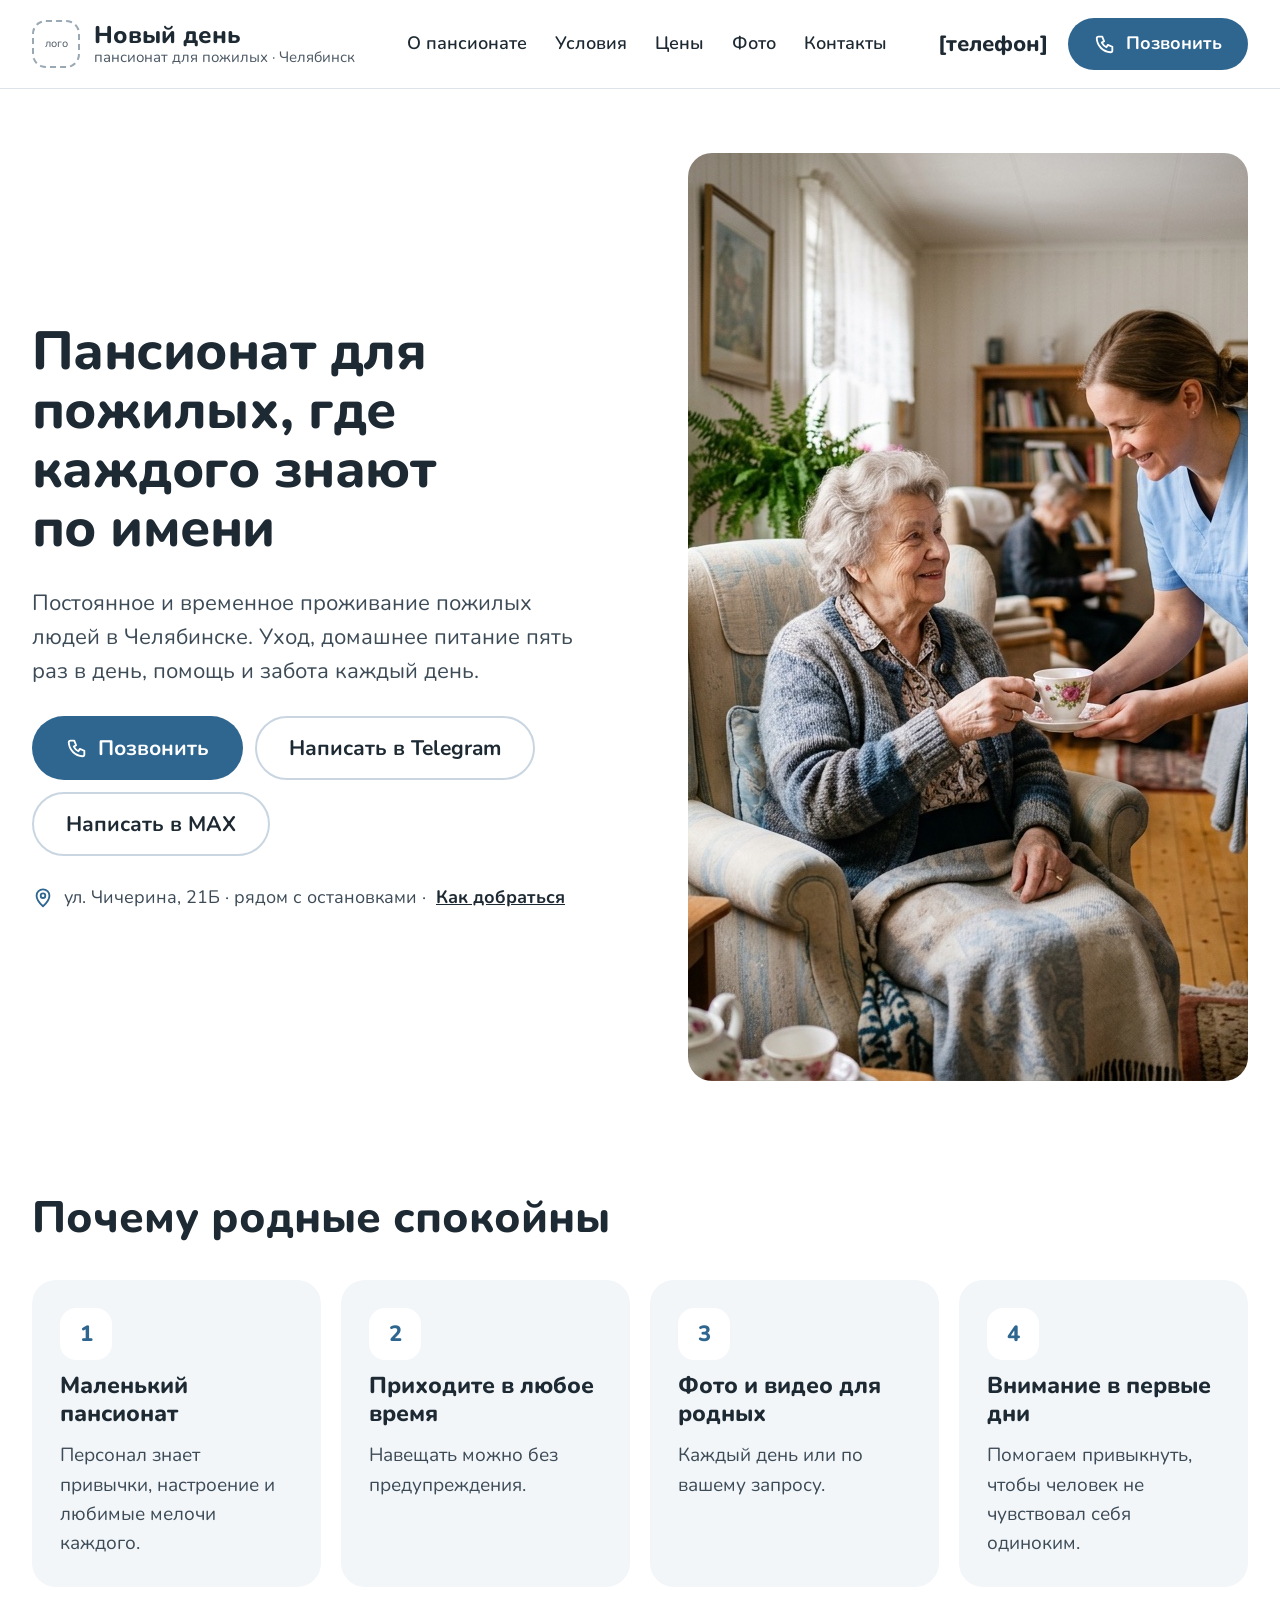
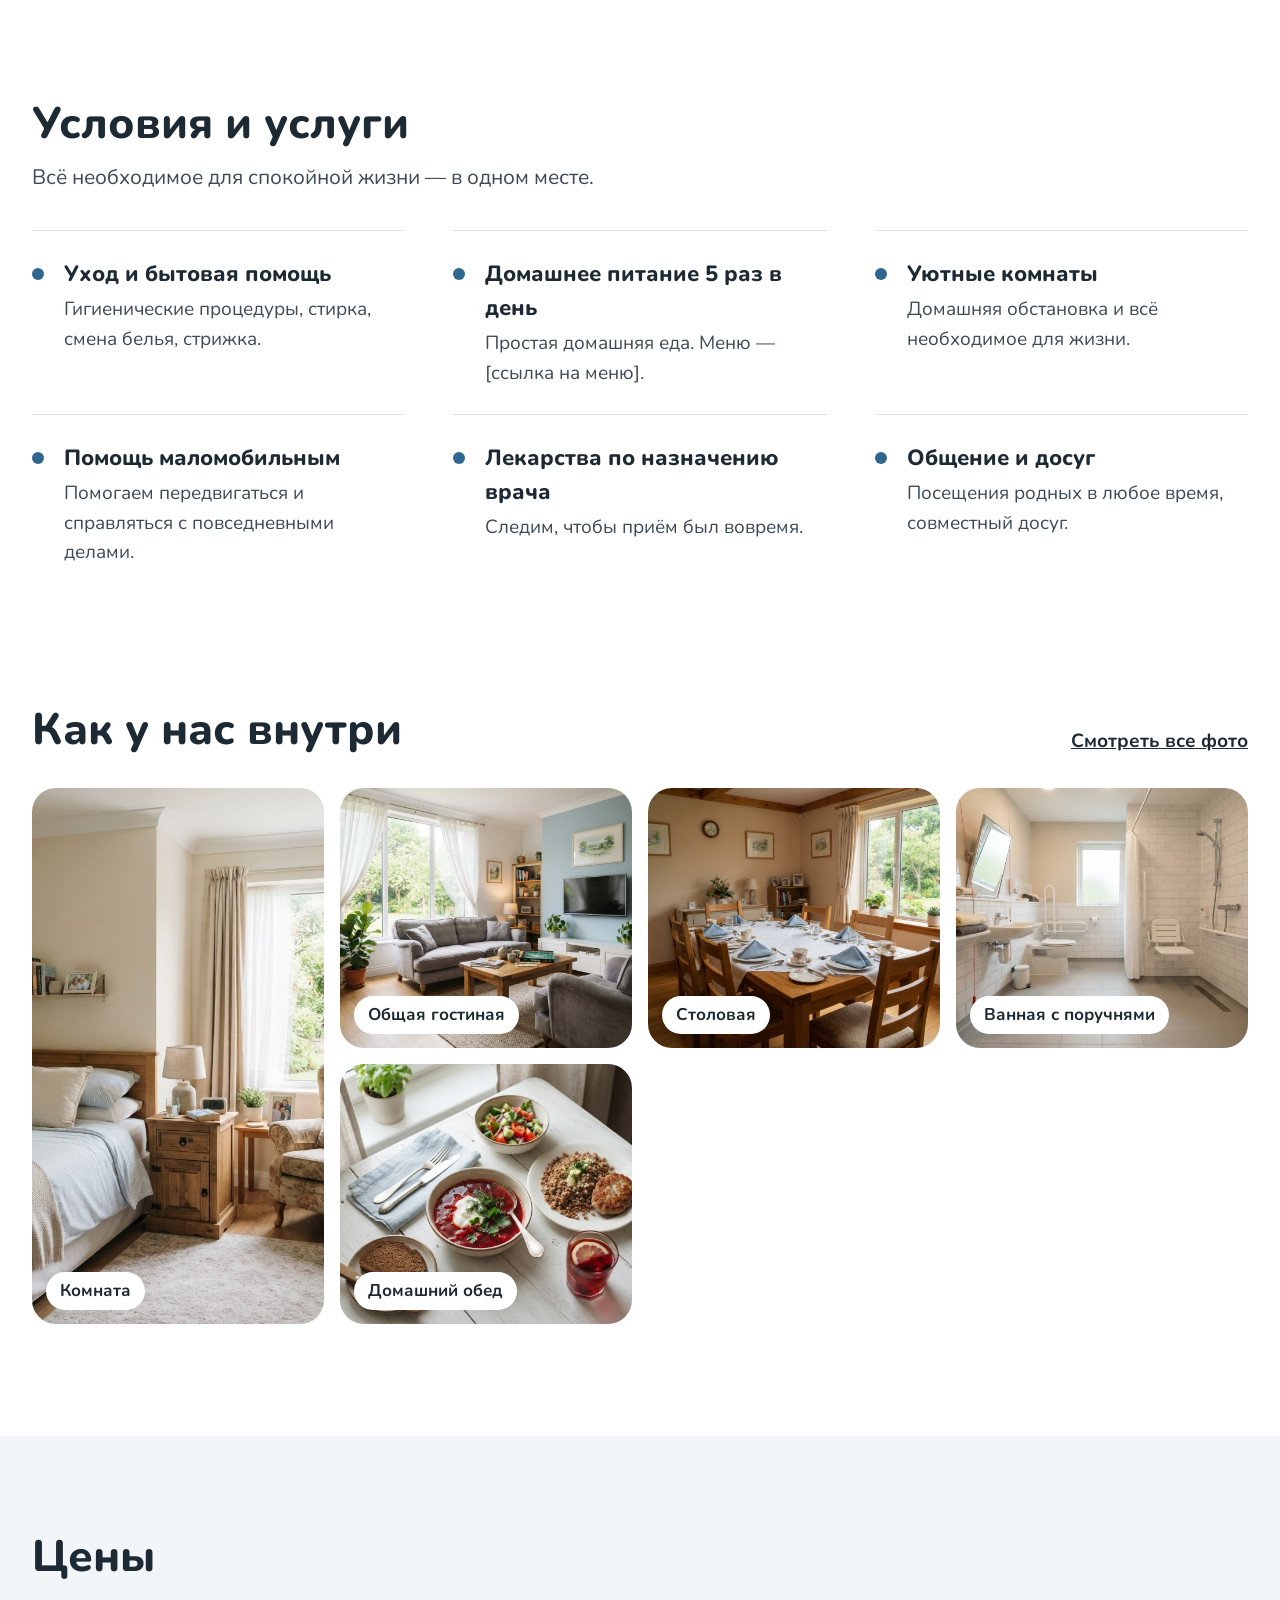
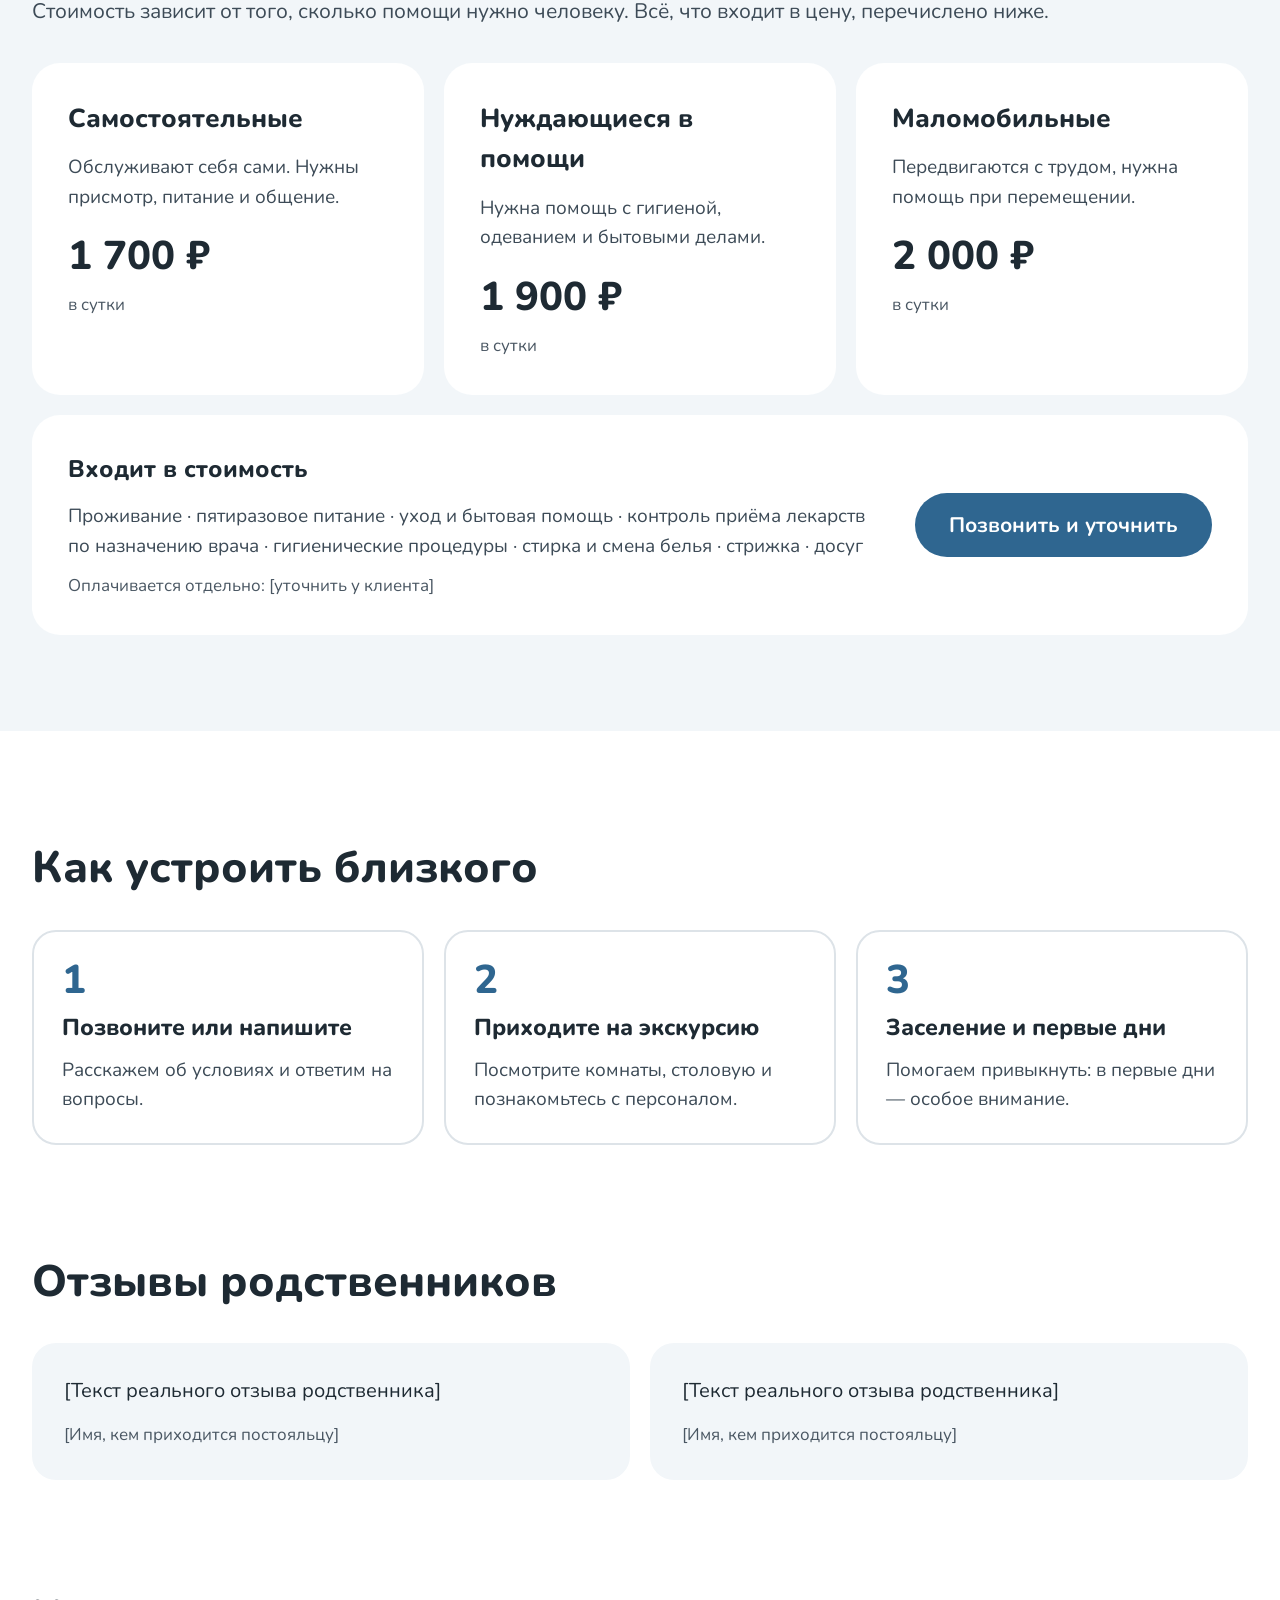
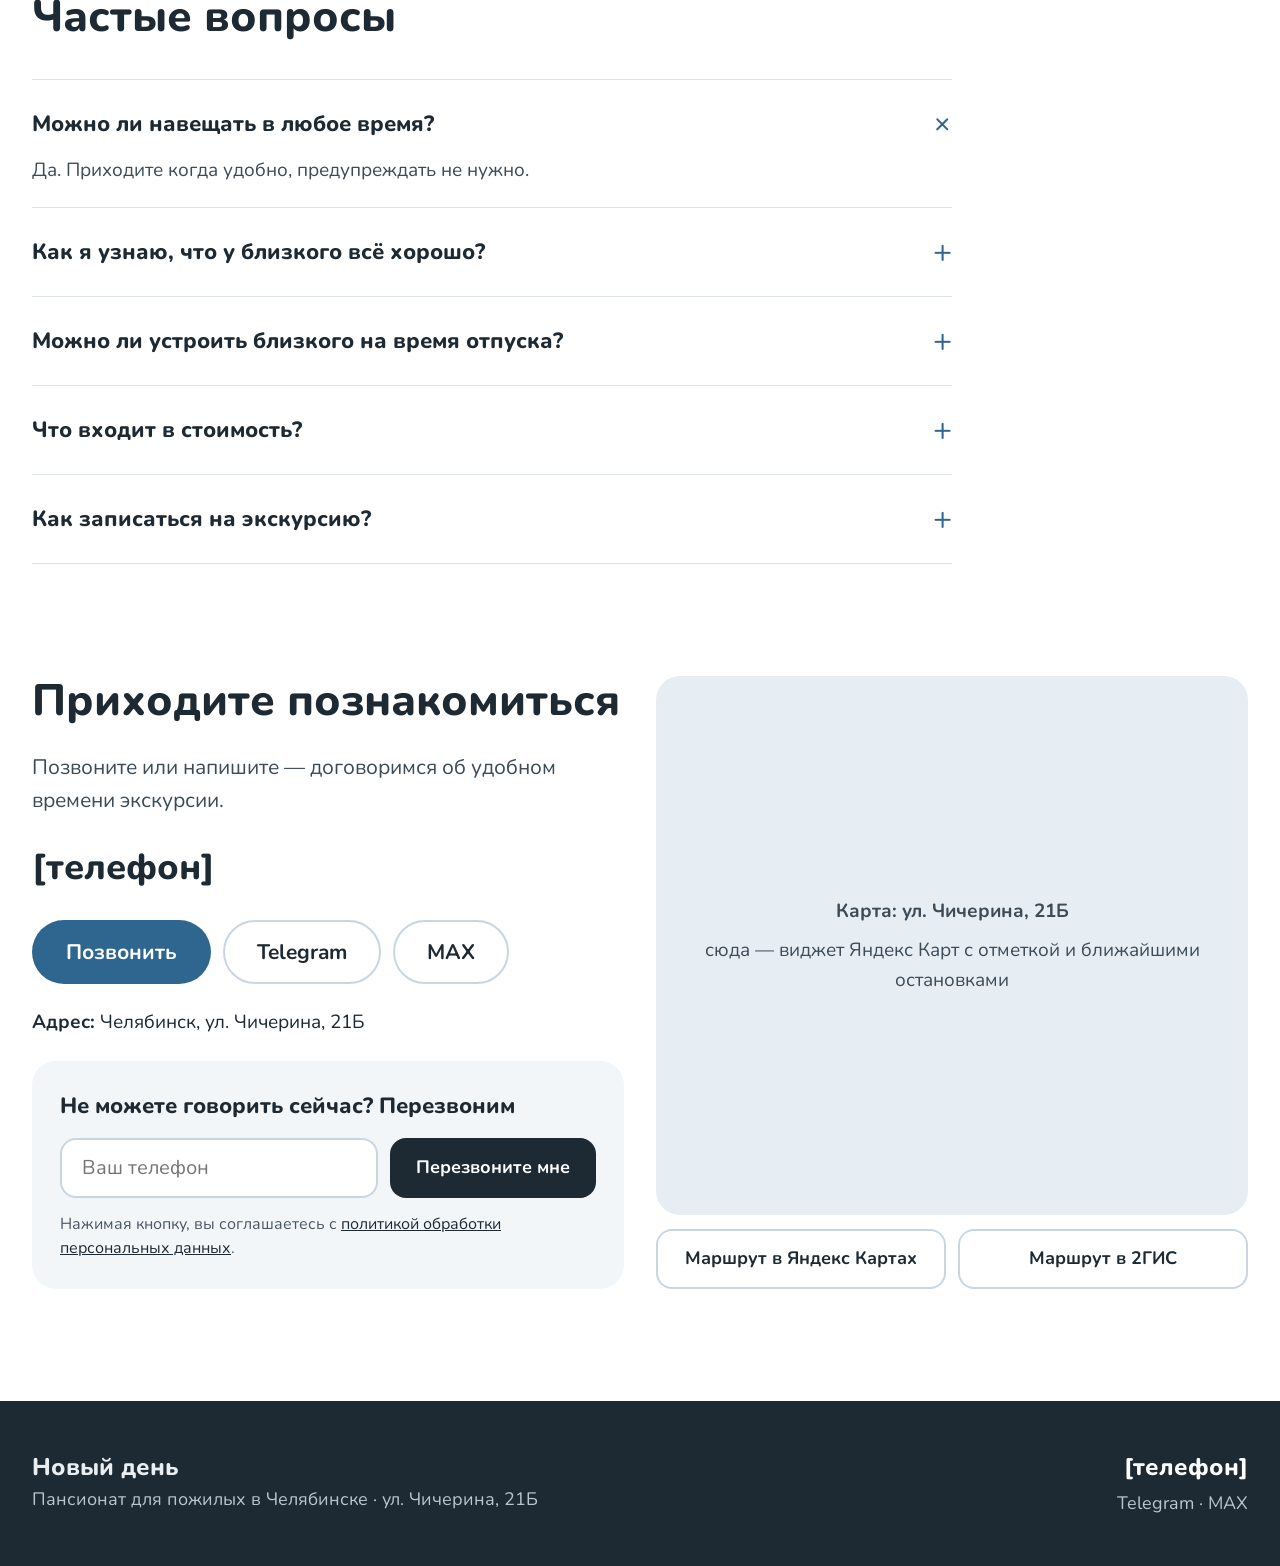
==== concept-1/index.html @ 516c1646 "Сохранить исходные концепции перед исправлениями Исходные HTML, CSS и презентационные изображения вы" ====
<!doctype html>
<html lang="ru">
<head>
<meta charset="utf-8">
<meta name="viewport" content="width=device-width, initial-scale=1">
<title>Пансионат для пожилых «Новый день» — Челябинск</title>
<meta name="description" content="Пансионат для пожилых в Челябинске: постоянное и временное проживание, уход, домашнее питание 5 раз в день.">
<link rel="preconnect" href="https://fonts.googleapis.com">
<link rel="preconnect" href="https://fonts.gstatic.com" crossorigin>
<link rel="stylesheet" href="https://fonts.googleapis.com/css2?family=Nunito:wght@400;600;700;800&display=swap">
<link rel="stylesheet" href="styles.css">
</head>
<body>

<header class="header">
  <div class="container header__row">
    <a class="logo" href="#top">
      <span class="logo__mark" role="img" aria-label="Место для логотипа">лого</span>
      <span>
        <span class="logo__name">Новый день</span>
        <span class="logo__sub">пансионат для пожилых · Челябинск</span>
      </span>
    </a>
    <nav class="nav" aria-label="Основное меню">
      <a href="#about">О пансионате</a>
      <a href="#services">Условия</a>
      <a href="#prices">Цены</a>
      <a href="#photos">Фото</a>
      <a href="#contacts">Контакты</a>
    </nav>
    <div class="header__contacts">
      <a class="phone" href="tel:+70000000000">[телефон]</a>
      <a class="btn btn--primary" href="tel:+70000000000">
        <svg class="icon" aria-hidden="true" viewBox="0 0 24 24" fill="none" stroke="currentColor" stroke-width="2" stroke-linecap="round" stroke-linejoin="round"><path d="M5 4h4l2 5-2.5 1.5a11 11 0 0 0 5 5L15 13l5 2v4a2 2 0 0 1-2 2A16 16 0 0 1 3 6a2 2 0 0 1 2-2"/></svg>
        Позвонить
      </a>
    </div>
  </div>
</header>

<main id="top">

  <section class="container hero">
    <div class="hero__text">
      <h1 class="hero__title">Пансионат для пожилых, где каждого знают по&nbsp;имени</h1>
      <p class="hero__lead">Постоянное и временное проживание пожилых людей в Челябинске. Уход, домашнее питание пять раз в день, помощь и забота каждый день.</p>
      <div class="hero__actions">
        <a class="btn btn--primary btn--lg" href="tel:+70000000000">
          <svg class="icon" aria-hidden="true" viewBox="0 0 24 24" fill="none" stroke="currentColor" stroke-width="2" stroke-linecap="round" stroke-linejoin="round"><path d="M5 4h4l2 5-2.5 1.5a11 11 0 0 0 5 5L15 13l5 2v4a2 2 0 0 1-2 2A16 16 0 0 1 3 6a2 2 0 0 1 2-2"/></svg>
          Позвонить
        </a>
        <a class="btn btn--outline btn--lg" href="#">Написать в Telegram</a>
        <a class="btn btn--outline btn--lg" href="#">Написать в MAX</a>
      </div>
      <p class="hero__address">
        <svg class="icon" aria-hidden="true" viewBox="0 0 24 24" fill="none" stroke="#2F6690" stroke-width="2" stroke-linecap="round" stroke-linejoin="round"><path d="M12 21s-7-6.2-7-11.5A7 7 0 0 1 19 9.5C19 14.8 12 21 12 21z"/><circle cx="12" cy="9.5" r="2.5"/></svg>
        ул. Чичерина, 21Б · рядом с остановками · <a href="#contacts">Как добраться</a>
      </p>
    </div>
    <img class="hero__photo" src="../img/hero.jpg" alt="Сотрудница пансионата подаёт чай пожилой женщине в кресле" width="1152" height="928">
  </section>

  <section id="about" class="container section" aria-labelledby="about-h">
    <h2 id="about-h" class="section-title">Почему родные спокойны</h2>
    <div class="facts">
      <div class="fact"><span class="fact__num" aria-hidden="true">1</span><h3>Маленький пансионат</h3><p>Персонал знает привычки, настроение и любимые мелочи каждого.</p></div>
      <div class="fact"><span class="fact__num" aria-hidden="true">2</span><h3>Приходите в любое время</h3><p>Навещать можно без предупреждения.</p></div>
      <div class="fact"><span class="fact__num" aria-hidden="true">3</span><h3>Фото и видео для родных</h3><p>Каждый день или по вашему запросу.</p></div>
      <div class="fact"><span class="fact__num" aria-hidden="true">4</span><h3>Внимание в первые дни</h3><p>Помогаем привыкнуть, чтобы человек не чувствовал себя одиноким.</p></div>
    </div>
  </section>

  <section id="services" class="container section" aria-labelledby="services-h">
    <h2 id="services-h" class="section-title">Условия и услуги</h2>
    <p class="section-lead">Всё необходимое для спокойной жизни — в одном месте.</p>
    <div class="services">
      <div class="service"><div><h3>Уход и бытовая помощь</h3><p>Гигиенические процедуры, стирка, смена белья, стрижка.</p></div></div>
      <div class="service"><div><h3>Домашнее питание 5 раз в день</h3><p>Простая домашняя еда. Меню — [ссылка на меню].</p></div></div>
      <div class="service"><div><h3>Уютные комнаты</h3><p>Домашняя обстановка и всё необходимое для жизни.</p></div></div>
      <div class="service"><div><h3>Помощь маломобильным</h3><p>Помогаем передвигаться и справляться с повседневными делами.</p></div></div>
      <div class="service"><div><h3>Лекарства по назначению врача</h3><p>Следим, чтобы приём был вовремя.</p></div></div>
      <div class="service"><div><h3>Общение и досуг</h3><p>Посещения родных в любое время, совместный досуг.</p></div></div>
    </div>
  </section>

  <section id="photos" class="container section" aria-labelledby="photos-h">
    <div class="section-head">
      <h2 id="photos-h" class="section-title">Как у нас внутри</h2>
      <a href="#">Смотреть все фото</a>
    </div>
    <div class="gallery">
      <figure class="is-big"><img src="../img/room.jpg" alt="Комната с кроватью, тумбочкой и креслом у окна" loading="lazy"><figcaption>Комната</figcaption></figure>
      <figure><img src="../img/living.jpg" alt="Общая гостиная с диваном и креслами" loading="lazy"><figcaption>Общая гостиная</figcaption></figure>
      <figure><img src="../img/dining.jpg" alt="Столовая с накрытым столом" loading="lazy"><figcaption>Столовая</figcaption></figure>
      <figure><img src="../img/bath.jpg" alt="Ванная с поручнями и сиденьем для душа" loading="lazy"><figcaption>Ванная с поручнями</figcaption></figure>
      <figure><img src="../img/lunch.jpg" alt="Домашний обед: борщ, гречка с котлетой, салат" loading="lazy"><figcaption>Домашний обед</figcaption></figure>
    </div>
  </section>

  <section id="prices" class="prices" aria-labelledby="prices-h">
    <div class="container">
      <h2 id="prices-h" class="section-title">Цены</h2>
      <p class="section-lead">Стоимость зависит от того, сколько помощи нужно человеку. Всё, что входит в цену, перечислено ниже.</p>
      <div class="tariffs">
        <article class="tariff">
          <h3>Самостоятельные</h3>
          <p class="tariff__desc">Обслуживают себя сами. Нужны присмотр, питание и общение.</p>
          <p class="tariff__price">1 700 ₽</p>
          <p class="tariff__unit">в сутки</p>
        </article>
        <article class="tariff">
          <h3>Нуждающиеся в помощи</h3>
          <p class="tariff__desc">Нужна помощь с гигиеной, одеванием и бытовыми делами.</p>
          <p class="tariff__price">1 900 ₽</p>
          <p class="tariff__unit">в сутки</p>
        </article>
        <article class="tariff">
          <h3>Маломобильные</h3>
          <p class="tariff__desc">Передвигаются с трудом, нужна помощь при перемещении.</p>
          <p class="tariff__price">2 000 ₽</p>
          <p class="tariff__unit">в сутки</p>
        </article>
      </div>
      <div class="included">
        <div class="included__text">
          <h3>Входит в стоимость</h3>
          <p>Проживание · пятиразовое питание · уход и бытовая помощь · контроль приёма лекарств по назначению врача · гигиенические процедуры · стирка и смена белья · стрижка · досуг</p>
          <p class="note">Оплачивается отдельно: [уточнить у клиента]</p>
        </div>
        <a class="btn btn--primary btn--lg" href="tel:+70000000000">Позвонить и уточнить</a>
      </div>
    </div>
  </section>

  <section class="container section" aria-labelledby="steps-h">
    <h2 id="steps-h" class="section-title">Как устроить близкого</h2>
    <ol class="steps">
      <li class="step"><span class="step__num">1</span><h3>Позвоните или напишите</h3><p>Расскажем об условиях и ответим на вопросы.</p></li>
      <li class="step"><span class="step__num">2</span><h3>Приходите на экскурсию</h3><p>Посмотрите комнаты, столовую и познакомьтесь с персоналом.</p></li>
      <li class="step"><span class="step__num">3</span><h3>Заселение и первые дни</h3><p>Помогаем привыкнуть: в первые дни — особое внимание.</p></li>
    </ol>
  </section>

  <section class="container section" aria-labelledby="reviews-h">
    <h2 id="reviews-h" class="section-title">Отзывы родственников</h2>
    <div class="reviews">
      <figure class="review"><blockquote>[Текст реального отзыва родственника]</blockquote><figcaption>[Имя, кем приходится постояльцу]</figcaption></figure>
      <figure class="review"><blockquote>[Текст реального отзыва родственника]</blockquote><figcaption>[Имя, кем приходится постояльцу]</figcaption></figure>
    </div>
  </section>

  <section class="container section" aria-labelledby="faq-h">
    <h2 id="faq-h" class="section-title">Частые вопросы</h2>
    <div class="faq">
      <details open><summary>Можно ли навещать в любое время?</summary><p>Да. Приходите когда удобно, предупреждать не нужно.</p></details>
      <details><summary>Как я узнаю, что у близкого всё хорошо?</summary><p>Присылаем фото и видео каждый день или по запросу.</p></details>
      <details><summary>Можно ли устроить близкого на время отпуска?</summary><p>Да, есть краткосрочное пребывание.</p></details>
      <details><summary>Что входит в стоимость?</summary><p>Проживание, пятиразовое питание, уход, контроль приёма лекарств по назначению врача, гигиена, стирка, стрижка и досуг.</p></details>
      <details><summary>Как записаться на экскурсию?</summary><p>Позвоните или напишите в Telegram или MAX — договоримся о времени.</p></details>
    </div>
  </section>

  <section id="contacts" class="container section contacts" aria-labelledby="contacts-h">
    <div class="contacts__info">
      <h2 id="contacts-h" class="section-title">Приходите познакомиться</h2>
      <p class="section-lead" style="margin:0">Позвоните или напишите — договоримся об удобном времени экскурсии.</p>
      <a class="contacts__phone" href="tel:+70000000000">[телефон]</a>
      <div class="contacts__buttons">
        <a class="btn btn--primary btn--lg" href="tel:+70000000000">Позвонить</a>
        <a class="btn btn--outline btn--lg" href="#">Telegram</a>
        <a class="btn btn--outline btn--lg" href="#">MAX</a>
      </div>
      <p><strong>Адрес:</strong> Челябинск, ул. Чичерина, 21Б</p>
      <form class="callback" aria-labelledby="cb-h">
        <h3 id="cb-h">Не можете говорить сейчас? Перезвоним</h3>
        <div class="callback__row">
          <label class="visually-hidden" for="cb">Ваш телефон</label>
          <input id="cb" type="tel" name="phone" placeholder="Ваш телефон" autocomplete="tel" required>
          <button class="btn btn--dark" type="submit">Перезвоните мне</button>
        </div>
        <p class="note">Нажимая кнопку, вы соглашаетесь с <a href="#">политикой обработки персональных данных</a>.</p>
      </form>
    </div>
    <div class="contacts__map">
      <div class="map-slot">
        <strong>Карта: ул. Чичерина, 21Б</strong>
        <span>сюда — виджет Яндекс Карт с отметкой и ближайшими остановками</span>
      </div>
      <div class="route-buttons">
        <a class="btn btn--outline" href="#">Маршрут в Яндекс Картах</a>
        <a class="btn btn--outline" href="#">Маршрут в 2ГИС</a>
      </div>
    </div>
  </section>

</main>

<footer class="footer">
  <div class="container footer__row">
    <div>
      <span class="footer__name">Новый день</span>
      <span class="footer__muted">Пансионат для пожилых в Челябинске · ул. Чичерина, 21Б</span>
    </div>
    <div class="footer__right">
      <a href="tel:+70000000000">[телефон]</a>
      <span class="footer__muted">Telegram · MAX</span>
    </div>
  </div>
</footer>

</body>
</html>
---- concept-1/styles.css ----
/* Новый день — концепция 1 «Светлая и простая» */
:root {
  --bg: #FFFFFF;
  --soft: #F2F6F9;
  --ink: #1E2A33;
  --text: #3D4B57;
  --muted: #4A5763;
  --line: #DDE3E8;
  --border: #C9D6E1;
  --accent: #2F6690;
  --accent-ink: #FFFFFF;
  --radius: 24px;
  --container: 1280px;
}

* { box-sizing: border-box; }
html { scroll-behavior: smooth; }
body {
  margin: 0;
  background: var(--bg);
  color: var(--ink);
  font-family: 'Nunito', system-ui, sans-serif;
  font-size: 19px;
  line-height: 1.55;
  -webkit-font-smoothing: antialiased;
}
img { display: block; max-width: 100%; }
a { color: var(--ink); }
a:hover { color: var(--accent); }
h1, h2, h3 { margin: 0; font-weight: 800; }
p { margin: 0; }

.container { max-width: var(--container); margin: 0 auto; padding: 0 32px; }
.section { padding-top: 112px; }
.section-title { font-size: 44px; line-height: 1.15; margin-bottom: 36px; }
.section-lead { font-size: 21px; color: var(--text); margin: -24px 0 36px; }

/* Кнопки */
.btn {
  display: inline-flex; align-items: center; justify-content: center; gap: 10px;
  min-height: 52px; padding: 0 24px; border-radius: 999px;
  font: inherit; font-weight: 700; font-size: 18px; text-decoration: none; cursor: pointer;
  border: 2px solid transparent;
}
.btn--primary { background: var(--accent); color: var(--accent-ink); }
.btn--primary:hover { color: var(--accent-ink); filter: brightness(1.08); }
.btn--outline { border-color: var(--border); color: var(--ink); }
.btn--lg { min-height: 64px; padding: 0 32px; font-size: 21px; }
.btn--dark { background: var(--ink); color: #FFFFFF; border-radius: 16px; min-height: 60px; }
.icon { width: 22px; height: 22px; flex: none; }

/* Шапка */
.header { border-bottom: 1px solid var(--line); }
.header__row { display: flex; align-items: center; justify-content: space-between; gap: 24px; flex-wrap: wrap; padding-top: 18px; padding-bottom: 18px; }
.logo { display: flex; align-items: center; gap: 14px; text-decoration: none; }
.logo__mark { width: 48px; height: 48px; border-radius: 14px; border: 2px dashed #9AA8B4; display: flex; align-items: center; justify-content: center; font-size: 11px; color: var(--muted); }
.logo__name { display: block; font-size: 24px; font-weight: 800; line-height: 1.15; }
.logo__sub { display: block; font-size: 15px; color: var(--muted); line-height: 1.15; }
.nav { display: flex; gap: 28px; flex-wrap: wrap; font-size: 18px; font-weight: 600; }
.nav a { text-decoration: none; }
.header__contacts { display: flex; align-items: center; gap: 20px; flex-wrap: wrap; }
.phone { font-size: 22px; font-weight: 800; text-decoration: none; }

/* Первый экран */
.hero { display: flex; gap: 56px; flex-wrap: wrap; align-items: center; padding-top: 64px; }
.hero__text { flex: 1 1 520px; min-width: 0; display: flex; flex-direction: column; gap: 28px; }
.hero__title { font-size: clamp(38px, 4.2vw, 58px); line-height: 1.1; letter-spacing: -0.01em; }
.hero__lead { font-size: 22px; color: var(--text); max-width: 560px; }
.hero__actions { display: flex; gap: 12px; flex-wrap: wrap; }
.hero__address { display: flex; align-items: center; gap: 10px; font-size: 18px; color: var(--text); }
.hero__address a { font-weight: 700; }
.hero__photo { flex: 1 1 480px; min-width: 0; width: 100%; aspect-ratio: 5 / 4; object-fit: cover; border-radius: var(--radius); }

/* Почему родные спокойны */
.facts { display: grid; grid-template-columns: repeat(auto-fit, minmax(260px, 1fr)); gap: 20px; }
.fact { background: var(--soft); border-radius: var(--radius); padding: 28px; display: flex; flex-direction: column; gap: 12px; }
.fact__num { width: 52px; height: 52px; border-radius: 16px; background: #FFFFFF; display: flex; align-items: center; justify-content: center; font-size: 22px; font-weight: 800; color: var(--accent); }
.fact h3 { font-size: 23px; line-height: 1.25; }
.fact p { color: var(--text); }

/* Услуги */
.services { display: grid; grid-template-columns: repeat(auto-fit, minmax(340px, 1fr)); gap: 0 48px; }
.service { display: flex; gap: 20px; padding: 26px 0; border-top: 1px solid var(--line); }
.service::before { content: ''; flex: none; width: 12px; height: 12px; margin-top: 11px; border-radius: 999px; background: var(--accent); }
.service h3 { font-size: 22px; margin-bottom: 4px; }
.service p { color: var(--text); }

/* Фото */
.section-head { display: flex; justify-content: space-between; align-items: end; gap: 24px; flex-wrap: wrap; margin-bottom: 32px; }
.section-head .section-title { margin: 0; }
.section-head a { font-weight: 700; }
.gallery { display: grid; grid-template-columns: repeat(auto-fit, minmax(280px, 1fr)); grid-auto-rows: 260px; gap: 16px; }
.gallery figure { margin: 0; position: relative; border-radius: var(--radius); overflow: hidden; }
.gallery figure.is-big { grid-row: span 2; }
.gallery img { width: 100%; height: 100%; object-fit: cover; }
.gallery figcaption { position: absolute; left: 14px; bottom: 14px; padding: 6px 14px; border-radius: 999px; background: #FFFFFF; font-size: 17px; font-weight: 700; }

/* Цены */
.prices { margin-top: 112px; background: var(--soft); padding: 96px 0; }
.tariffs { display: grid; grid-template-columns: repeat(auto-fit, minmax(300px, 1fr)); gap: 20px; }
.tariff { background: #FFFFFF; border-radius: 28px; padding: 36px; display: flex; flex-direction: column; gap: 14px; }
.tariff h3 { font-size: 26px; }
.tariff__desc { color: var(--text); }
.tariff__price { margin-top: 8px; font-size: 40px; font-weight: 800; line-height: 1.1; }
.tariff__unit { font-size: 17px; color: var(--muted); }
.included { margin-top: 20px; background: #FFFFFF; border-radius: 28px; padding: 36px; display: flex; gap: 40px; flex-wrap: wrap; align-items: center; }
.included__text { flex: 3 1 520px; min-width: 0; }
.included h3 { font-size: 24px; margin-bottom: 14px; }
.included p { color: var(--text); }
.included .note { margin-top: 12px; color: var(--muted); font-size: 17px; }

/* Шаги */
.steps { margin: 0; padding: 0; list-style: none; display: grid; grid-template-columns: repeat(auto-fit, minmax(280px, 1fr)); gap: 20px; }
.step { border: 2px solid var(--line); border-radius: var(--radius); padding: 28px; display: flex; flex-direction: column; gap: 10px; }
.step__num { font-size: 40px; font-weight: 800; color: var(--accent); line-height: 1; }
.step h3 { font-size: 23px; }
.step p { color: var(--text); }

/* Отзывы */
.reviews { display: grid; grid-template-columns: repeat(auto-fit, minmax(340px, 1fr)); gap: 20px; }
.review { margin: 0; background: var(--soft); border-radius: var(--radius); padding: 32px; display: flex; flex-direction: column; gap: 16px; }
.review blockquote { margin: 0; font-size: 20px; }
.review figcaption { color: var(--muted); font-size: 17px; }

/* Вопросы */
.faq { max-width: 920px; }
.faq details { border-top: 1px solid var(--line); padding: 22px 0; }
.faq details:last-child { border-bottom: 1px solid var(--line); }
.faq summary { list-style: none; cursor: pointer; display: flex; justify-content: space-between; align-items: center; gap: 24px; min-height: 44px; font-size: 22px; font-weight: 800; }
.faq summary::-webkit-details-marker { display: none; }
.faq summary::after { content: '+'; flex: none; font-size: 32px; font-weight: 400; color: var(--accent); line-height: 1; transition: transform .2s; }
.faq details[open] summary::after { transform: rotate(45deg); }
.faq details p { margin-top: 10px; color: var(--text); max-width: 760px; }

/* Контакты */
.contacts { display: flex; gap: 32px; flex-wrap: wrap; padding-bottom: 112px; }
.contacts__info { flex: 1 1 480px; min-width: 0; display: flex; flex-direction: column; gap: 24px; }
.contacts__info .section-title { margin: 0; }
.contacts__phone { font-size: 36px; font-weight: 800; text-decoration: none; }
.contacts__buttons { display: flex; gap: 12px; flex-wrap: wrap; }
.callback { background: var(--soft); border-radius: var(--radius); padding: 28px; display: flex; flex-direction: column; gap: 14px; }
.callback h3 { font-size: 22px; }
.callback__row { display: flex; gap: 12px; flex-wrap: wrap; }
.callback input { flex: 1 1 240px; min-width: 0; height: 60px; padding: 0 20px; border-radius: 16px; border: 2px solid var(--border); font: inherit; font-size: 20px; color: var(--ink); background: #FFFFFF; }
.callback .note { font-size: 16px; color: var(--muted); }
.contacts__map { flex: 1 1 480px; min-width: 0; display: flex; flex-direction: column; gap: 14px; }
.map-slot { flex: 1; min-height: 440px; border-radius: var(--radius); background: #E6EEF4; display: flex; flex-direction: column; align-items: center; justify-content: center; gap: 10px; color: var(--text); text-align: center; padding: 16px; }
.route-buttons { display: flex; gap: 12px; flex-wrap: wrap; }
.route-buttons .btn { flex: 1 1 200px; border-radius: 16px; min-height: 60px; }

/* Подвал */
.footer { background: var(--ink); color: #E8EEF2; }
.footer__row { display: flex; justify-content: space-between; gap: 24px; flex-wrap: wrap; padding-top: 48px; padding-bottom: 48px; font-size: 18px; }
.footer__name { display: block; font-size: 24px; font-weight: 800; }
.footer__muted { color: #B9C5CF; }
.footer__right { display: flex; flex-direction: column; gap: 4px; align-items: flex-end; }
.footer a { color: #FFFFFF; font-size: 24px; font-weight: 800; text-decoration: none; }

.visually-hidden { position: absolute; width: 1px; height: 1px; overflow: hidden; clip: rect(0 0 0 0); white-space: nowrap; }

@media (max-width: 720px) {
  body { font-size: 18px; }
  .container { padding: 0 16px; }
  .section { padding-top: 72px; }
  .section-title { font-size: 34px; }
  .nav { gap: 16px; font-size: 17px; }
  .services, .reviews { grid-template-columns: 1fr; }
  .gallery figure.is-big { grid-row: span 1; }
  .footer__right { align-items: flex-start; }
}
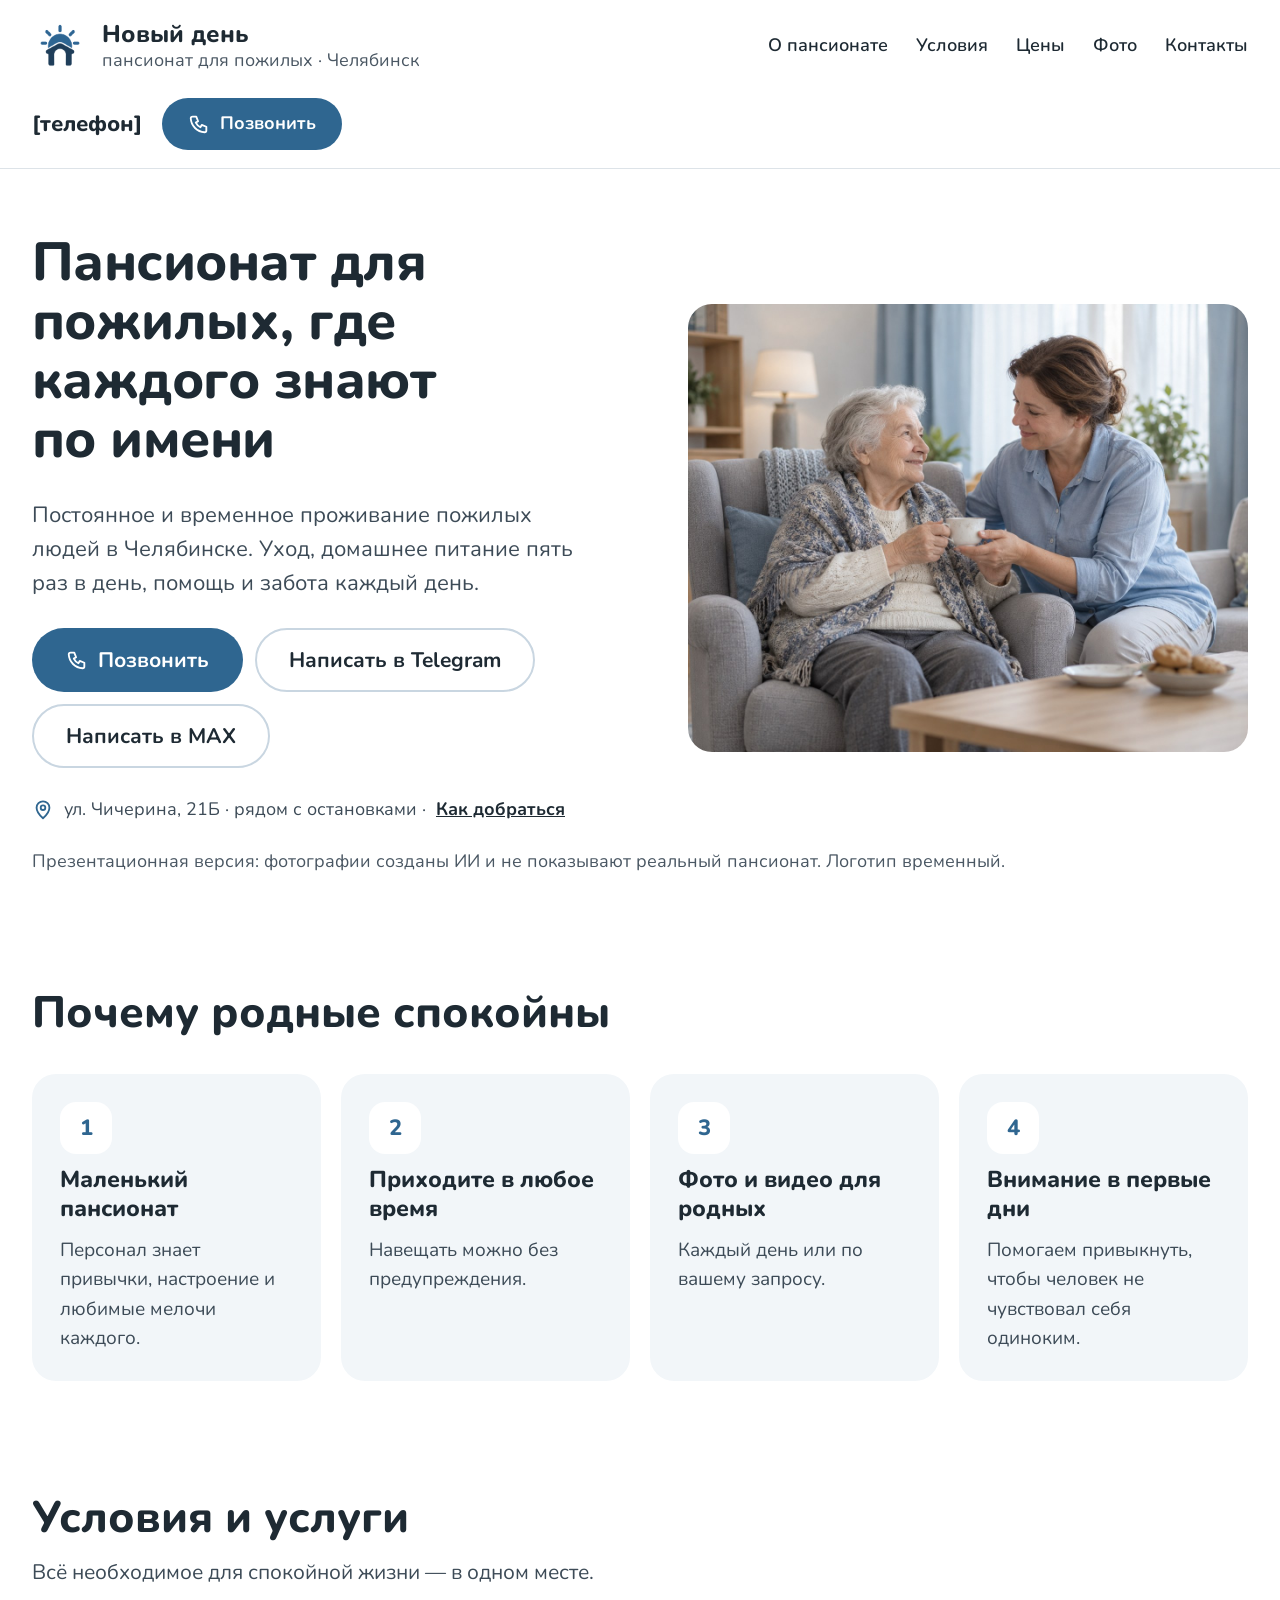
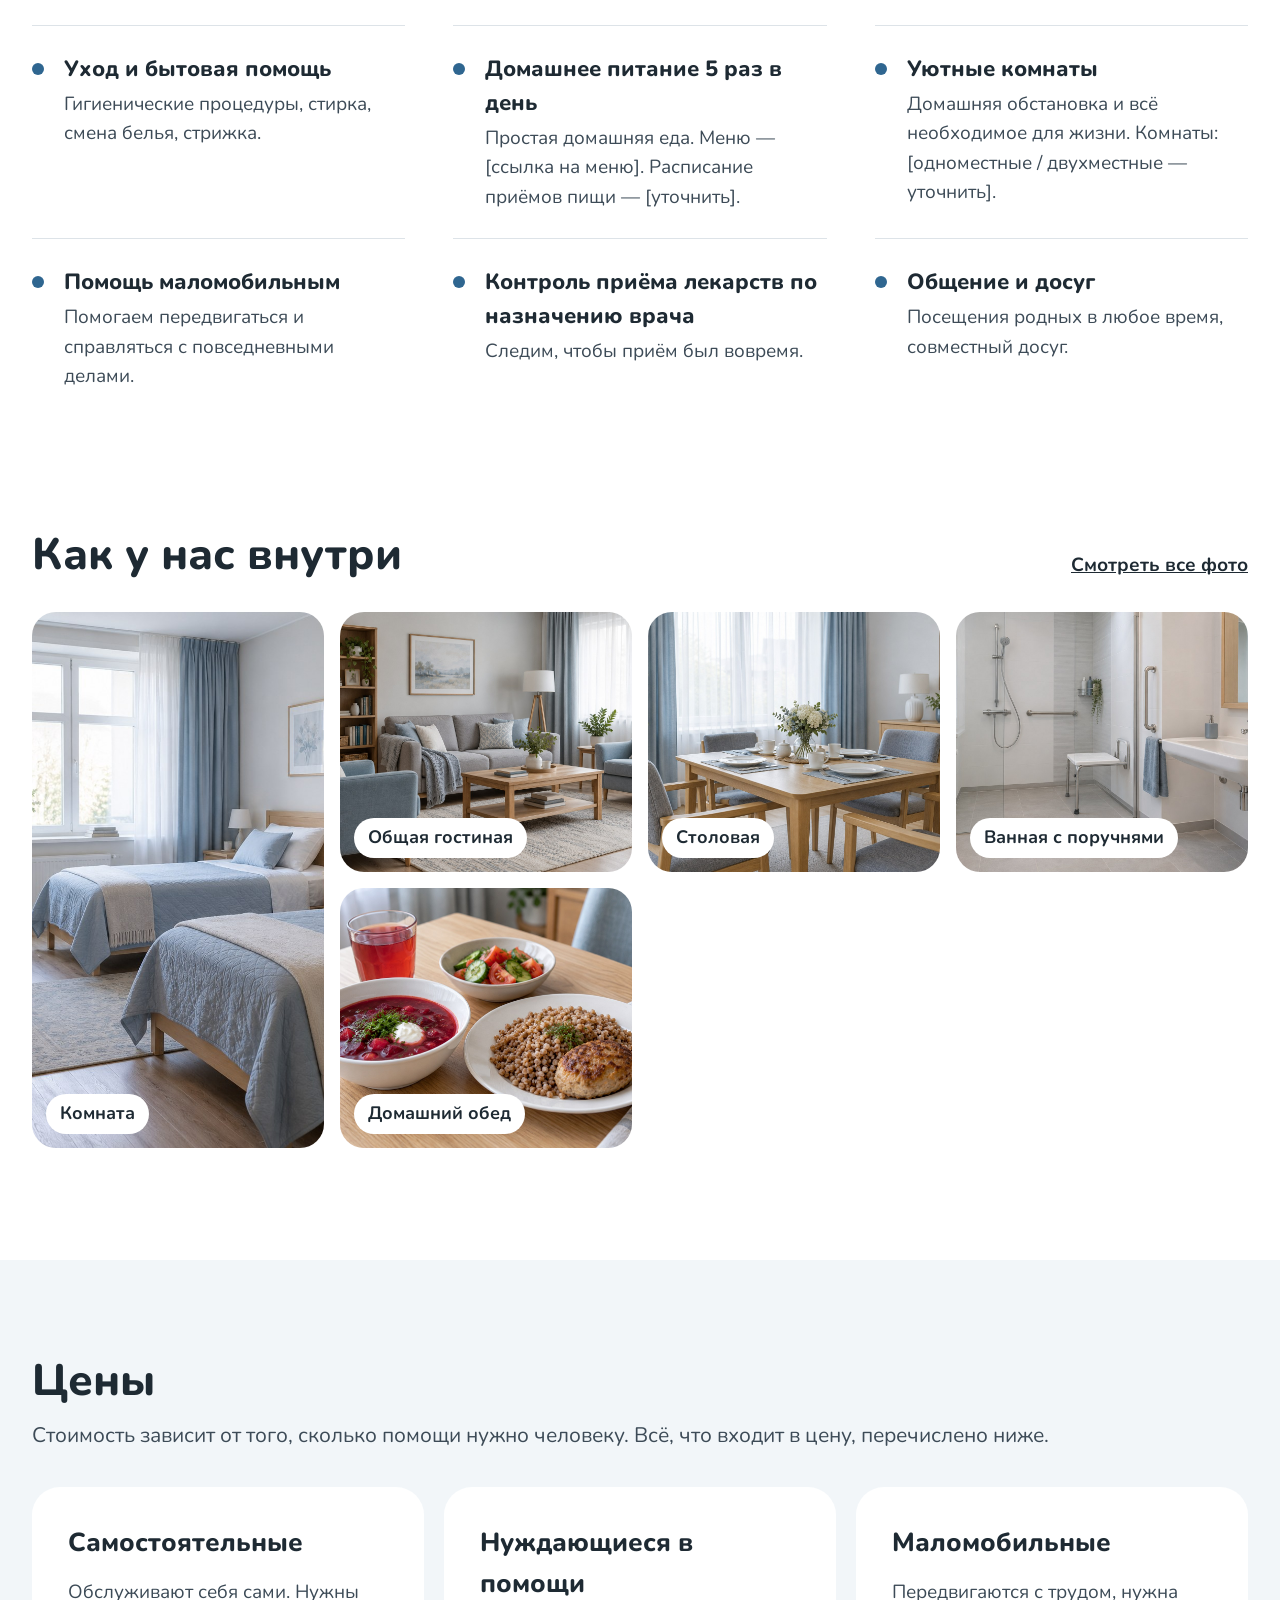
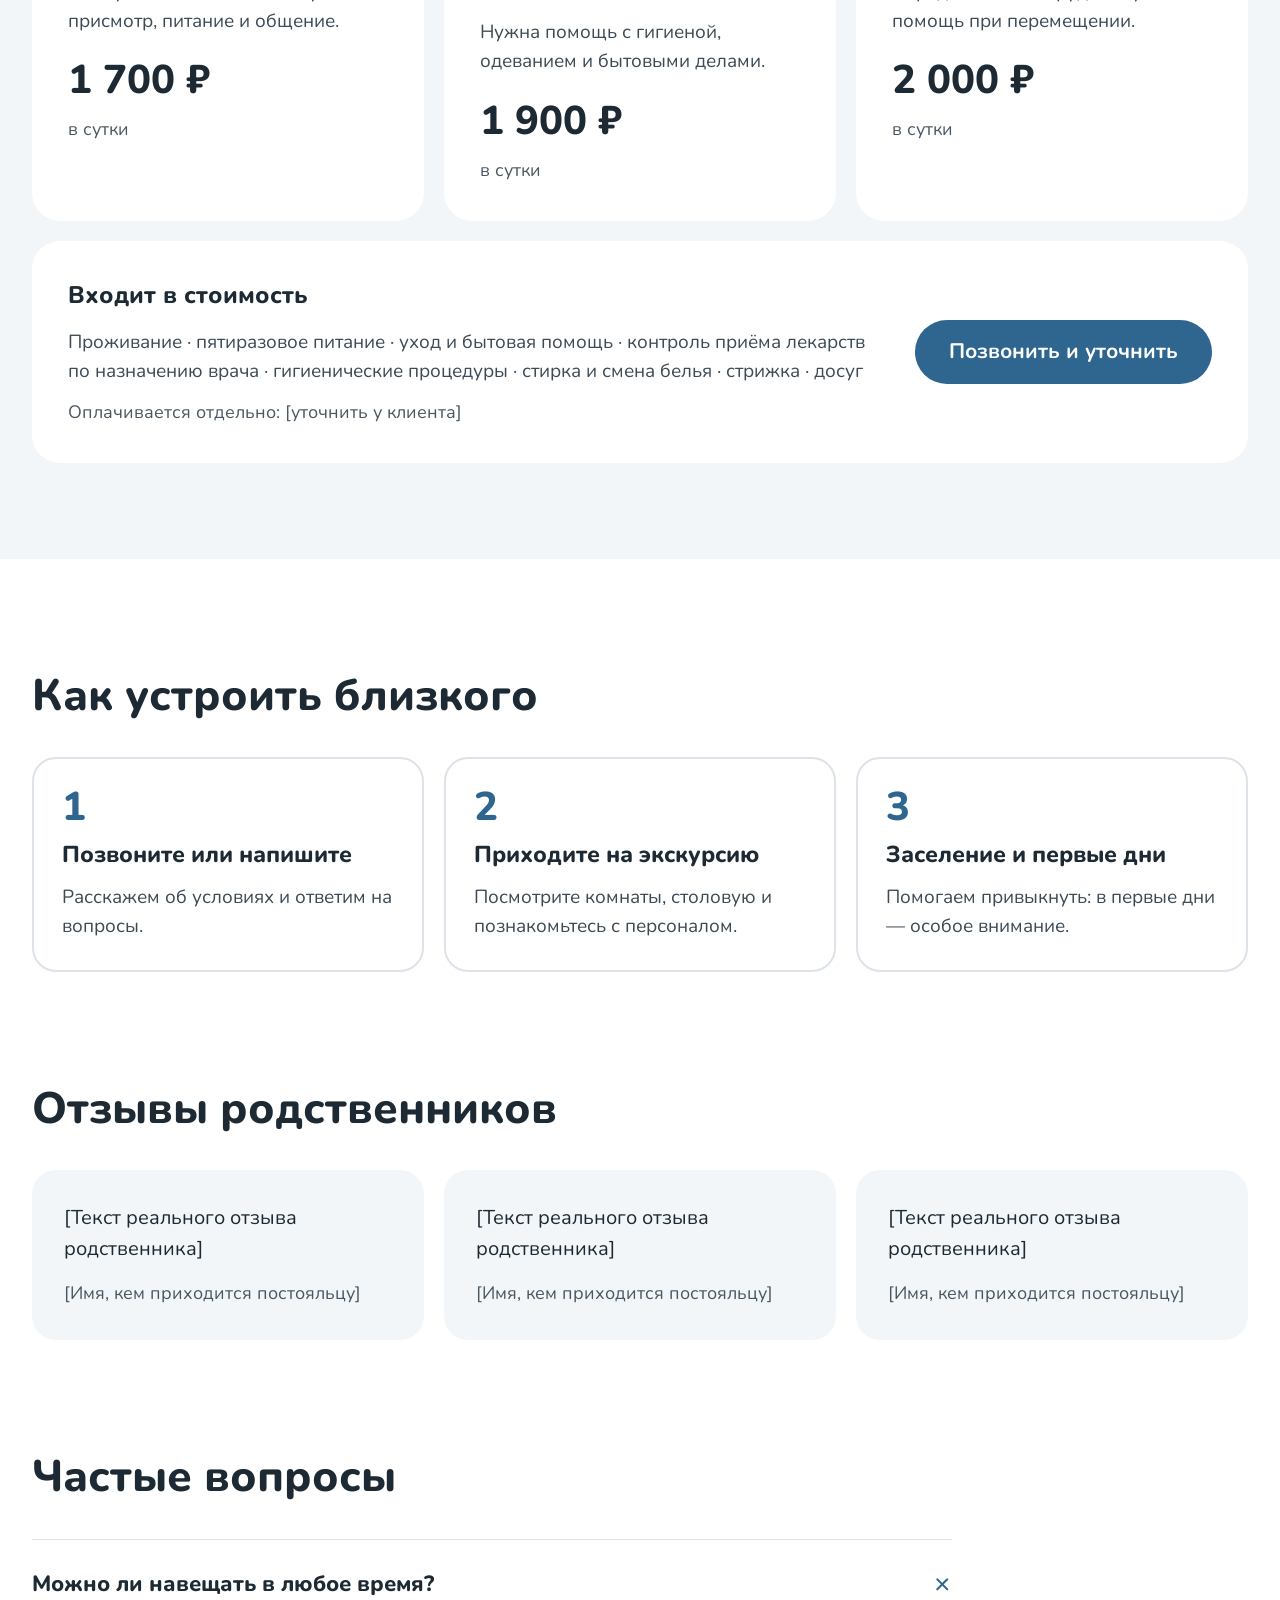
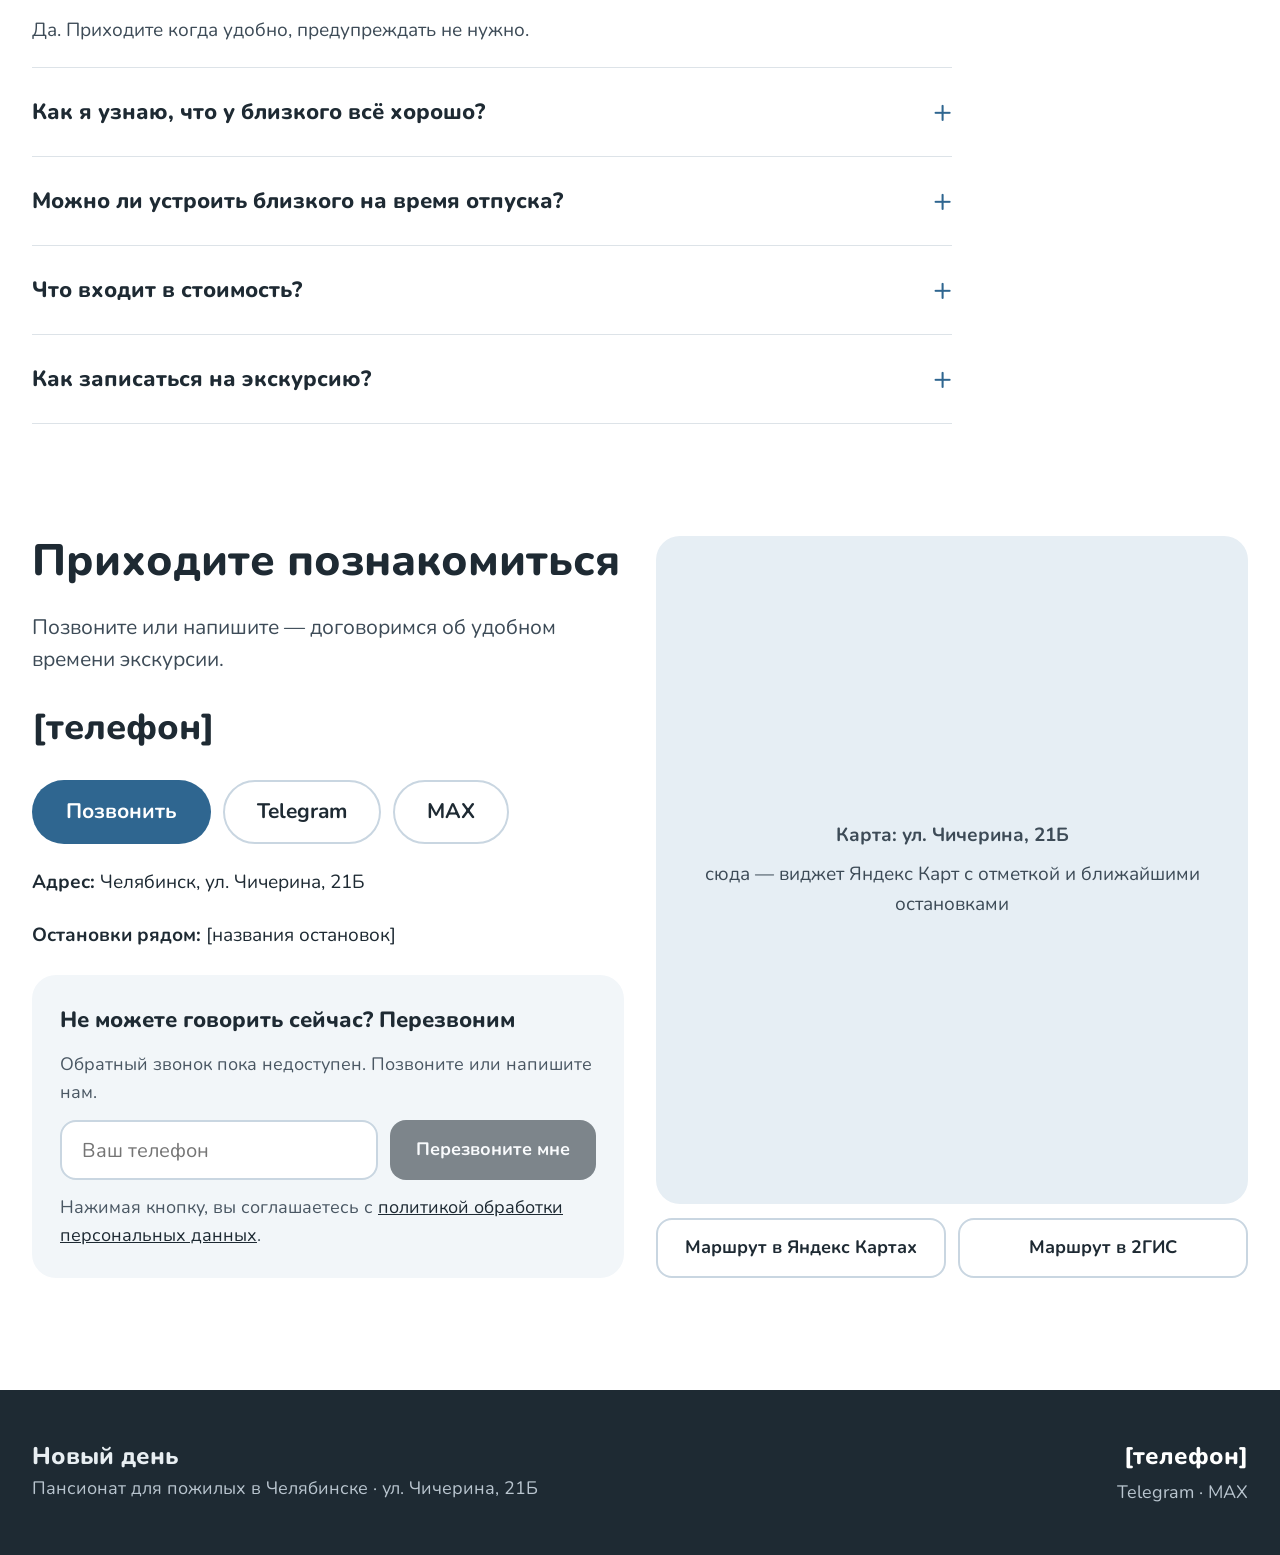
==== commit c27d6e74: "Исправить мобильную вёрстку и подготовить презентацию пансионата Сохранены два дизайна и плейсхолдер" ====
--- a/concept-1/index.html
+++ b/concept-1/index.html
@@ -3,19 +3,21 @@
 <head>
 <meta charset="utf-8">
 <meta name="viewport" content="width=device-width, initial-scale=1">
+<meta name="robots" content="noindex, nofollow">
 <title>Пансионат для пожилых «Новый день» — Челябинск</title>
 <meta name="description" content="Пансионат для пожилых в Челябинске: постоянное и временное проживание, уход, домашнее питание 5 раз в день.">
 <link rel="preconnect" href="https://fonts.googleapis.com">
 <link rel="preconnect" href="https://fonts.gstatic.com" crossorigin>
 <link rel="stylesheet" href="https://fonts.googleapis.com/css2?family=Nunito:wght@400;600;700;800&display=swap">
 <link rel="stylesheet" href="styles.css">
+<link rel="icon" type="image/png" href="../img/logo-placeholder.png">
 </head>
 <body>
 
 <header class="header">
   <div class="container header__row">
     <a class="logo" href="#top">
-      <span class="logo__mark" role="img" aria-label="Место для логотипа">лого</span>
+      <img class="logo__mark" src="../img/logo-placeholder.png" alt="" width="56" height="56">
       <span>
         <span class="logo__name">Новый день</span>
         <span class="logo__sub">пансионат для пожилых · Челябинск</span>
@@ -57,8 +59,9 @@
         ул. Чичерина, 21Б · рядом с остановками · <a href="#contacts">Как добраться</a>
       </p>
     </div>
-    <img class="hero__photo" src="../img/hero.jpg" alt="Сотрудница пансионата подаёт чай пожилой женщине в кресле" width="1152" height="928">
-  </section>
+    <img class="hero__photo" src="../img/hero-v2.jpg" alt="ИИ-иллюстрация: сотрудница подаёт чай пожилой женщине в кресле" width="1536" height="1024" fetchpriority="high">
+  </section>
+  <p class="container demo-note">Презентационная версия: фотографии созданы ИИ и не показывают реальный пансионат. Логотип временный.</p>
 
   <section id="about" class="container section" aria-labelledby="about-h">
     <h2 id="about-h" class="section-title">Почему родные спокойны</h2>
@@ -75,10 +78,10 @@
     <p class="section-lead">Всё необходимое для спокойной жизни — в одном месте.</p>
     <div class="services">
       <div class="service"><div><h3>Уход и бытовая помощь</h3><p>Гигиенические процедуры, стирка, смена белья, стрижка.</p></div></div>
-      <div class="service"><div><h3>Домашнее питание 5 раз в день</h3><p>Простая домашняя еда. Меню — [ссылка на меню].</p></div></div>
-      <div class="service"><div><h3>Уютные комнаты</h3><p>Домашняя обстановка и всё необходимое для жизни.</p></div></div>
+      <div class="service"><div><h3>Домашнее питание 5 раз в день</h3><p>Простая домашняя еда. Меню — [ссылка на меню]. Расписание приёмов пищи — [уточнить].</p></div></div>
+      <div class="service"><div><h3>Уютные комнаты</h3><p>Домашняя обстановка и всё необходимое для жизни. Комнаты: [одноместные / двухместные — уточнить].</p></div></div>
       <div class="service"><div><h3>Помощь маломобильным</h3><p>Помогаем передвигаться и справляться с повседневными делами.</p></div></div>
-      <div class="service"><div><h3>Лекарства по назначению врача</h3><p>Следим, чтобы приём был вовремя.</p></div></div>
+      <div class="service"><div><h3>Контроль приёма лекарств по назначению врача</h3><p>Следим, чтобы приём был вовремя.</p></div></div>
       <div class="service"><div><h3>Общение и досуг</h3><p>Посещения родных в любое время, совместный досуг.</p></div></div>
     </div>
   </section>
@@ -89,11 +92,11 @@
       <a href="#">Смотреть все фото</a>
     </div>
     <div class="gallery">
-      <figure class="is-big"><img src="../img/room.jpg" alt="Комната с кроватью, тумбочкой и креслом у окна" loading="lazy"><figcaption>Комната</figcaption></figure>
-      <figure><img src="../img/living.jpg" alt="Общая гостиная с диваном и креслами" loading="lazy"><figcaption>Общая гостиная</figcaption></figure>
-      <figure><img src="../img/dining.jpg" alt="Столовая с накрытым столом" loading="lazy"><figcaption>Столовая</figcaption></figure>
-      <figure><img src="../img/bath.jpg" alt="Ванная с поручнями и сиденьем для душа" loading="lazy"><figcaption>Ванная с поручнями</figcaption></figure>
-      <figure><img src="../img/lunch.jpg" alt="Домашний обед: борщ, гречка с котлетой, салат" loading="lazy"><figcaption>Домашний обед</figcaption></figure>
+      <figure class="is-big"><img src="../img/room-v2.jpg" alt="ИИ-иллюстрация: комната с двумя кроватями и тумбочками" loading="lazy" width="1536" height="1024"><figcaption>Комната</figcaption></figure>
+      <figure><img src="../img/living-v2.jpg" alt="ИИ-иллюстрация: общая гостиная с диваном и креслами" loading="lazy" width="1536" height="1024"><figcaption>Общая гостиная</figcaption></figure>
+      <figure><img src="../img/dining-v2.jpg" alt="ИИ-иллюстрация: столовая с накрытым столом" loading="lazy" width="1536" height="1024"><figcaption>Столовая</figcaption></figure>
+      <figure><img src="../img/bath-v2.jpg" alt="ИИ-иллюстрация: ванная с поручнями и сиденьем для душа" loading="lazy" width="1536" height="1024"><figcaption>Ванная с поручнями</figcaption></figure>
+      <figure><img src="../img/lunch-v2.jpg" alt="ИИ-иллюстрация: домашний обед — борщ, гречка с котлетой, салат" loading="lazy" width="1536" height="1024"><figcaption>Домашний обед</figcaption></figure>
     </div>
   </section>
 
@@ -146,6 +149,7 @@
     <div class="reviews">
       <figure class="review"><blockquote>[Текст реального отзыва родственника]</blockquote><figcaption>[Имя, кем приходится постояльцу]</figcaption></figure>
       <figure class="review"><blockquote>[Текст реального отзыва родственника]</blockquote><figcaption>[Имя, кем приходится постояльцу]</figcaption></figure>
+      <figure class="review"><blockquote>[Текст реального отзыва родственника]</blockquote><figcaption>[Имя, кем приходится постояльцу]</figcaption></figure>
     </div>
   </section>
 
@@ -171,12 +175,14 @@
         <a class="btn btn--outline btn--lg" href="#">MAX</a>
       </div>
       <p><strong>Адрес:</strong> Челябинск, ул. Чичерина, 21Б</p>
-      <form class="callback" aria-labelledby="cb-h">
+      <p><strong>Остановки рядом:</strong> [названия остановок]</p>
+      <form class="callback" aria-labelledby="cb-h" aria-describedby="callback-status">
         <h3 id="cb-h">Не можете говорить сейчас? Перезвоним</h3>
+        <p class="note" id="callback-status">Обратный звонок пока недоступен. Позвоните или напишите нам.</p>
         <div class="callback__row">
           <label class="visually-hidden" for="cb">Ваш телефон</label>
-          <input id="cb" type="tel" name="phone" placeholder="Ваш телефон" autocomplete="tel" required>
-          <button class="btn btn--dark" type="submit">Перезвоните мне</button>
+          <input id="cb" type="tel" name="phone" placeholder="Ваш телефон" autocomplete="tel" required disabled>
+          <button class="btn btn--dark" type="submit" disabled>Перезвоните мне</button>
         </div>
         <p class="note">Нажимая кнопку, вы соглашаетесь с <a href="#">политикой обработки персональных данных</a>.</p>
       </form>
--- a/concept-1/styles.css
+++ b/concept-1/styles.css
@@ -27,6 +27,7 @@
 img { display: block; max-width: 100%; }
 a { color: var(--ink); }
 a:hover { color: var(--accent); }
+a:focus-visible, button:focus-visible, input:focus-visible, summary:focus-visible { outline: 3px solid var(--accent); outline-offset: 4px; }
 h1, h2, h3 { margin: 0; font-weight: 800; }
 p { margin: 0; }
 
@@ -34,6 +35,7 @@
 .section { padding-top: 112px; }
 .section-title { font-size: 44px; line-height: 1.15; margin-bottom: 36px; }
 .section-lead { font-size: 21px; color: var(--text); margin: -24px 0 36px; }
+.demo-note { margin-top: 24px; color: var(--muted); font-size: 18px; }
 
 /* Кнопки */
 .btn {
@@ -47,15 +49,16 @@
 .btn--outline { border-color: var(--border); color: var(--ink); }
 .btn--lg { min-height: 64px; padding: 0 32px; font-size: 21px; }
 .btn--dark { background: var(--ink); color: #FFFFFF; border-radius: 16px; min-height: 60px; }
+.btn:disabled { opacity: .55; cursor: not-allowed; }
 .icon { width: 22px; height: 22px; flex: none; }
 
 /* Шапка */
 .header { border-bottom: 1px solid var(--line); }
 .header__row { display: flex; align-items: center; justify-content: space-between; gap: 24px; flex-wrap: wrap; padding-top: 18px; padding-bottom: 18px; }
 .logo { display: flex; align-items: center; gap: 14px; text-decoration: none; }
-.logo__mark { width: 48px; height: 48px; border-radius: 14px; border: 2px dashed #9AA8B4; display: flex; align-items: center; justify-content: center; font-size: 11px; color: var(--muted); }
+.logo__mark { width: 56px; height: 56px; flex: none; object-fit: contain; }
 .logo__name { display: block; font-size: 24px; font-weight: 800; line-height: 1.15; }
-.logo__sub { display: block; font-size: 15px; color: var(--muted); line-height: 1.15; }
+.logo__sub { display: block; font-size: 18px; color: var(--muted); line-height: 1.25; }
 .nav { display: flex; gap: 28px; flex-wrap: wrap; font-size: 18px; font-weight: 600; }
 .nav a { text-decoration: none; }
 .header__contacts { display: flex; align-items: center; gap: 20px; flex-wrap: wrap; }
@@ -67,9 +70,9 @@
 .hero__title { font-size: clamp(38px, 4.2vw, 58px); line-height: 1.1; letter-spacing: -0.01em; }
 .hero__lead { font-size: 22px; color: var(--text); max-width: 560px; }
 .hero__actions { display: flex; gap: 12px; flex-wrap: wrap; }
-.hero__address { display: flex; align-items: center; gap: 10px; font-size: 18px; color: var(--text); }
+.hero__address { display: flex; flex-wrap: wrap; align-items: center; gap: 10px; font-size: 18px; color: var(--text); }
 .hero__address a { font-weight: 700; }
-.hero__photo { flex: 1 1 480px; min-width: 0; width: 100%; aspect-ratio: 5 / 4; object-fit: cover; border-radius: var(--radius); }
+.hero__photo { flex: 1 1 480px; min-width: 0; width: 100%; height: auto; aspect-ratio: 5 / 4; object-fit: cover; border-radius: var(--radius); }
 
 /* Почему родные спокойны */
 .facts { display: grid; grid-template-columns: repeat(auto-fit, minmax(260px, 1fr)); gap: 20px; }
@@ -93,7 +96,7 @@
 .gallery figure { margin: 0; position: relative; border-radius: var(--radius); overflow: hidden; }
 .gallery figure.is-big { grid-row: span 2; }
 .gallery img { width: 100%; height: 100%; object-fit: cover; }
-.gallery figcaption { position: absolute; left: 14px; bottom: 14px; padding: 6px 14px; border-radius: 999px; background: #FFFFFF; font-size: 17px; font-weight: 700; }
+.gallery figcaption { position: absolute; left: 14px; bottom: 14px; padding: 6px 14px; border-radius: 999px; background: #FFFFFF; font-size: 18px; font-weight: 700; }
 
 /* Цены */
 .prices { margin-top: 112px; background: var(--soft); padding: 96px 0; }
@@ -102,12 +105,12 @@
 .tariff h3 { font-size: 26px; }
 .tariff__desc { color: var(--text); }
 .tariff__price { margin-top: 8px; font-size: 40px; font-weight: 800; line-height: 1.1; }
-.tariff__unit { font-size: 17px; color: var(--muted); }
+.tariff__unit { font-size: 18px; color: var(--muted); }
 .included { margin-top: 20px; background: #FFFFFF; border-radius: 28px; padding: 36px; display: flex; gap: 40px; flex-wrap: wrap; align-items: center; }
 .included__text { flex: 3 1 520px; min-width: 0; }
 .included h3 { font-size: 24px; margin-bottom: 14px; }
 .included p { color: var(--text); }
-.included .note { margin-top: 12px; color: var(--muted); font-size: 17px; }
+.included .note { margin-top: 12px; color: var(--muted); font-size: 18px; }
 
 /* Шаги */
 .steps { margin: 0; padding: 0; list-style: none; display: grid; grid-template-columns: repeat(auto-fit, minmax(280px, 1fr)); gap: 20px; }
@@ -120,7 +123,7 @@
 .reviews { display: grid; grid-template-columns: repeat(auto-fit, minmax(340px, 1fr)); gap: 20px; }
 .review { margin: 0; background: var(--soft); border-radius: var(--radius); padding: 32px; display: flex; flex-direction: column; gap: 16px; }
 .review blockquote { margin: 0; font-size: 20px; }
-.review figcaption { color: var(--muted); font-size: 17px; }
+.review figcaption { color: var(--muted); font-size: 18px; }
 
 /* Вопросы */
 .faq { max-width: 920px; }
@@ -142,7 +145,7 @@
 .callback h3 { font-size: 22px; }
 .callback__row { display: flex; gap: 12px; flex-wrap: wrap; }
 .callback input { flex: 1 1 240px; min-width: 0; height: 60px; padding: 0 20px; border-radius: 16px; border: 2px solid var(--border); font: inherit; font-size: 20px; color: var(--ink); background: #FFFFFF; }
-.callback .note { font-size: 16px; color: var(--muted); }
+.callback .note { font-size: 18px; color: var(--muted); }
 .contacts__map { flex: 1 1 480px; min-width: 0; display: flex; flex-direction: column; gap: 14px; }
 .map-slot { flex: 1; min-height: 440px; border-radius: var(--radius); background: #E6EEF4; display: flex; flex-direction: column; align-items: center; justify-content: center; gap: 10px; color: var(--text); text-align: center; padding: 16px; }
 .route-buttons { display: flex; gap: 12px; flex-wrap: wrap; }
@@ -160,11 +163,26 @@
 
 @media (max-width: 720px) {
   body { font-size: 18px; }
-  .container { padding: 0 16px; }
+  .container { padding-inline: 16px; }
   .section { padding-top: 72px; }
   .section-title { font-size: 34px; }
-  .nav { gap: 16px; font-size: 17px; }
+  .nav { gap: 12px 16px; font-size: 18px; }
+  .logo { gap: 10px; }
+  .logo__sub { max-width: 250px; }
+  .hero { padding-top: 40px; gap: 32px; }
+  .hero__lead { font-size: 20px; }
+  .hero__actions .btn { width: 100%; }
   .services, .reviews { grid-template-columns: 1fr; }
   .gallery figure.is-big { grid-row: span 1; }
+  .tariff, .included { padding: 24px; }
+  .included > .btn { width: 100%; padding-inline: 16px; }
+  .callback { padding: 24px; }
+  .callback__row .btn { width: 100%; }
+  .contacts { padding-bottom: 72px; }
   .footer__right { align-items: flex-start; }
 }
+
+@media (prefers-reduced-motion: reduce) {
+  html { scroll-behavior: auto; }
+  .faq summary::after { transition: none; }
+}
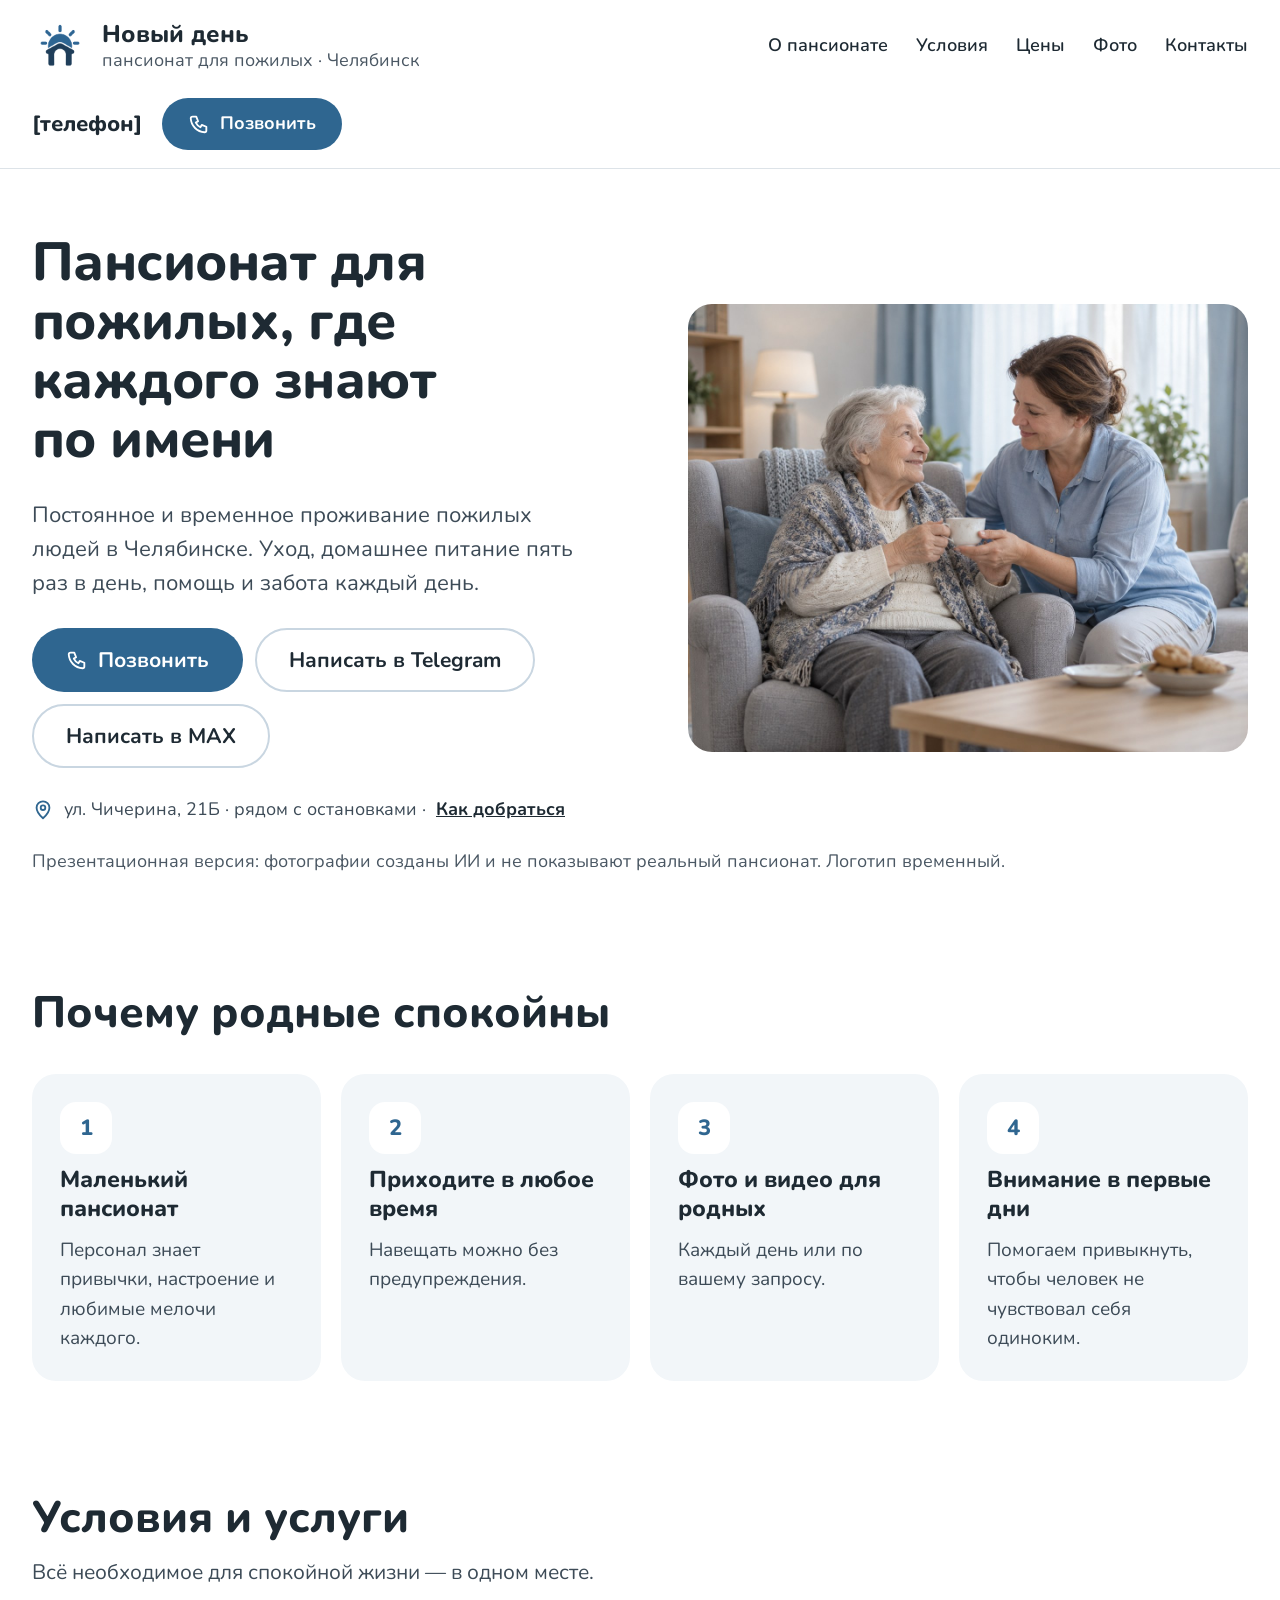
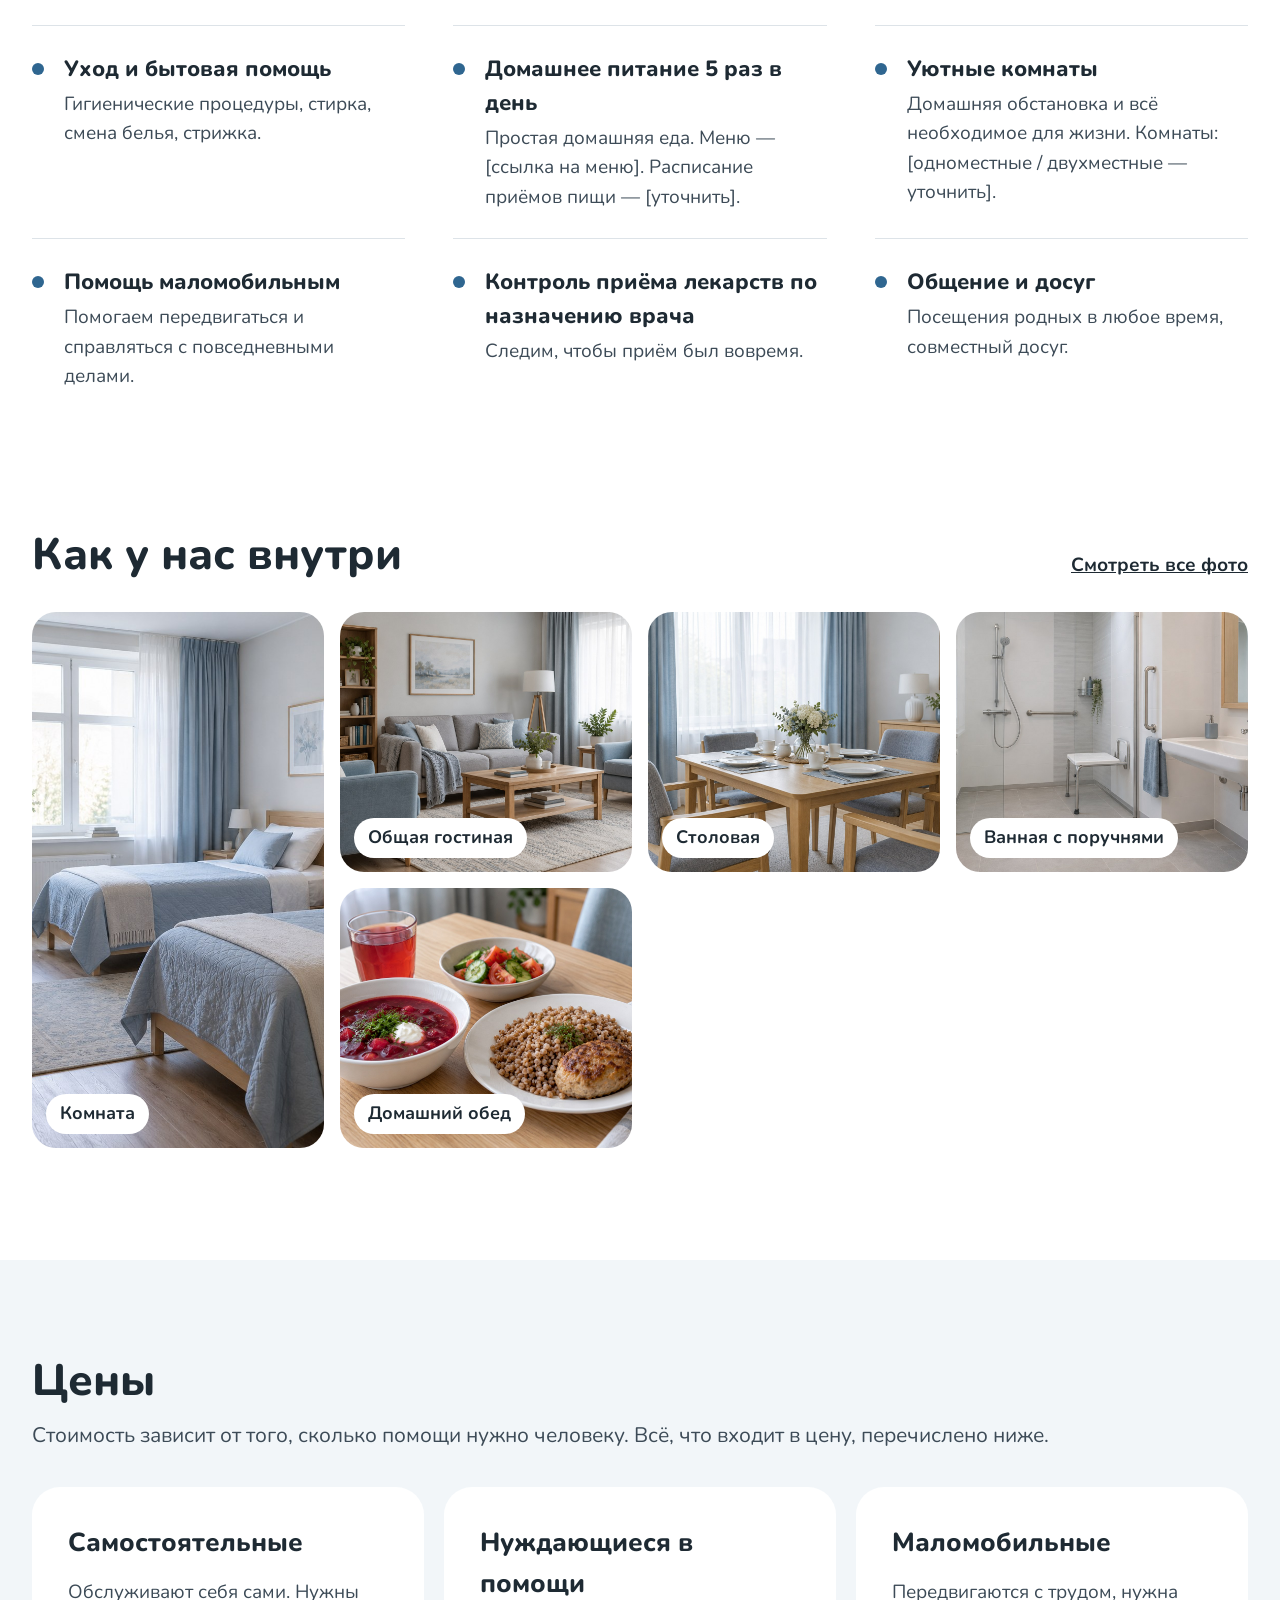
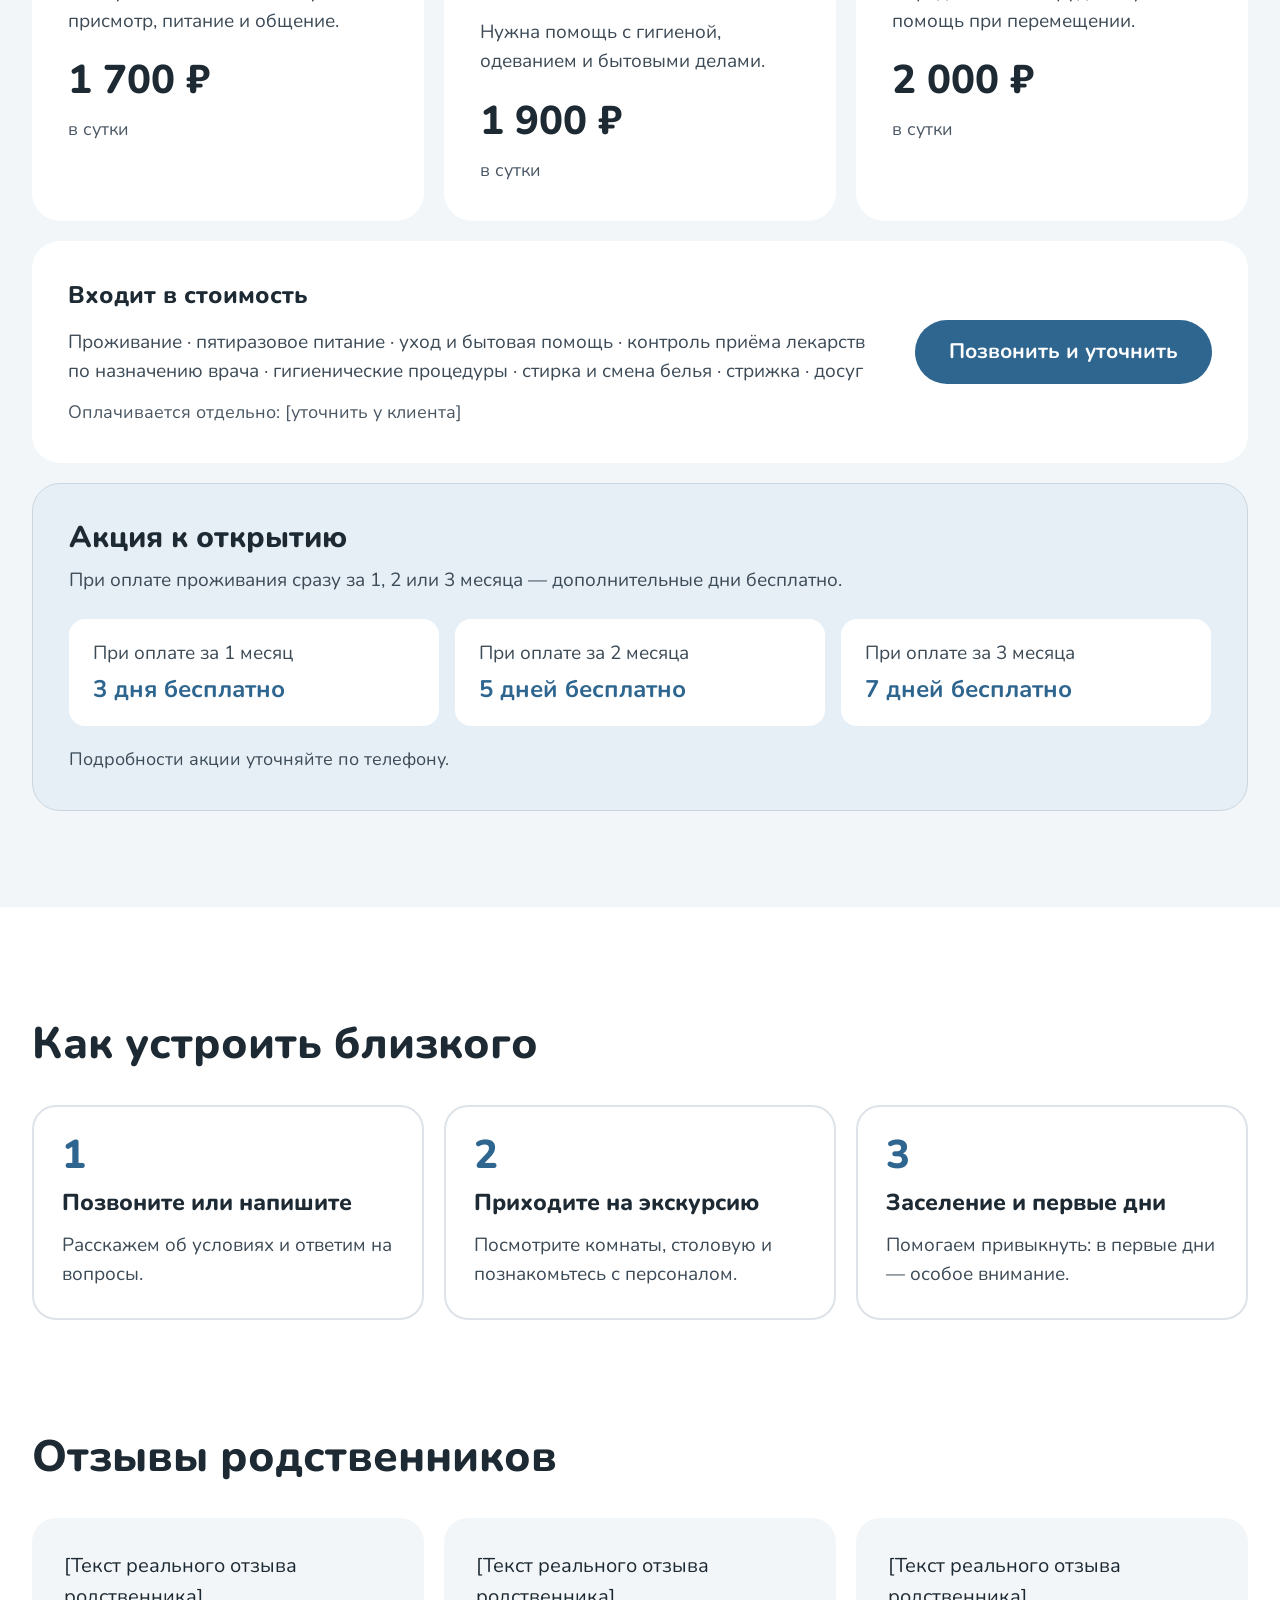
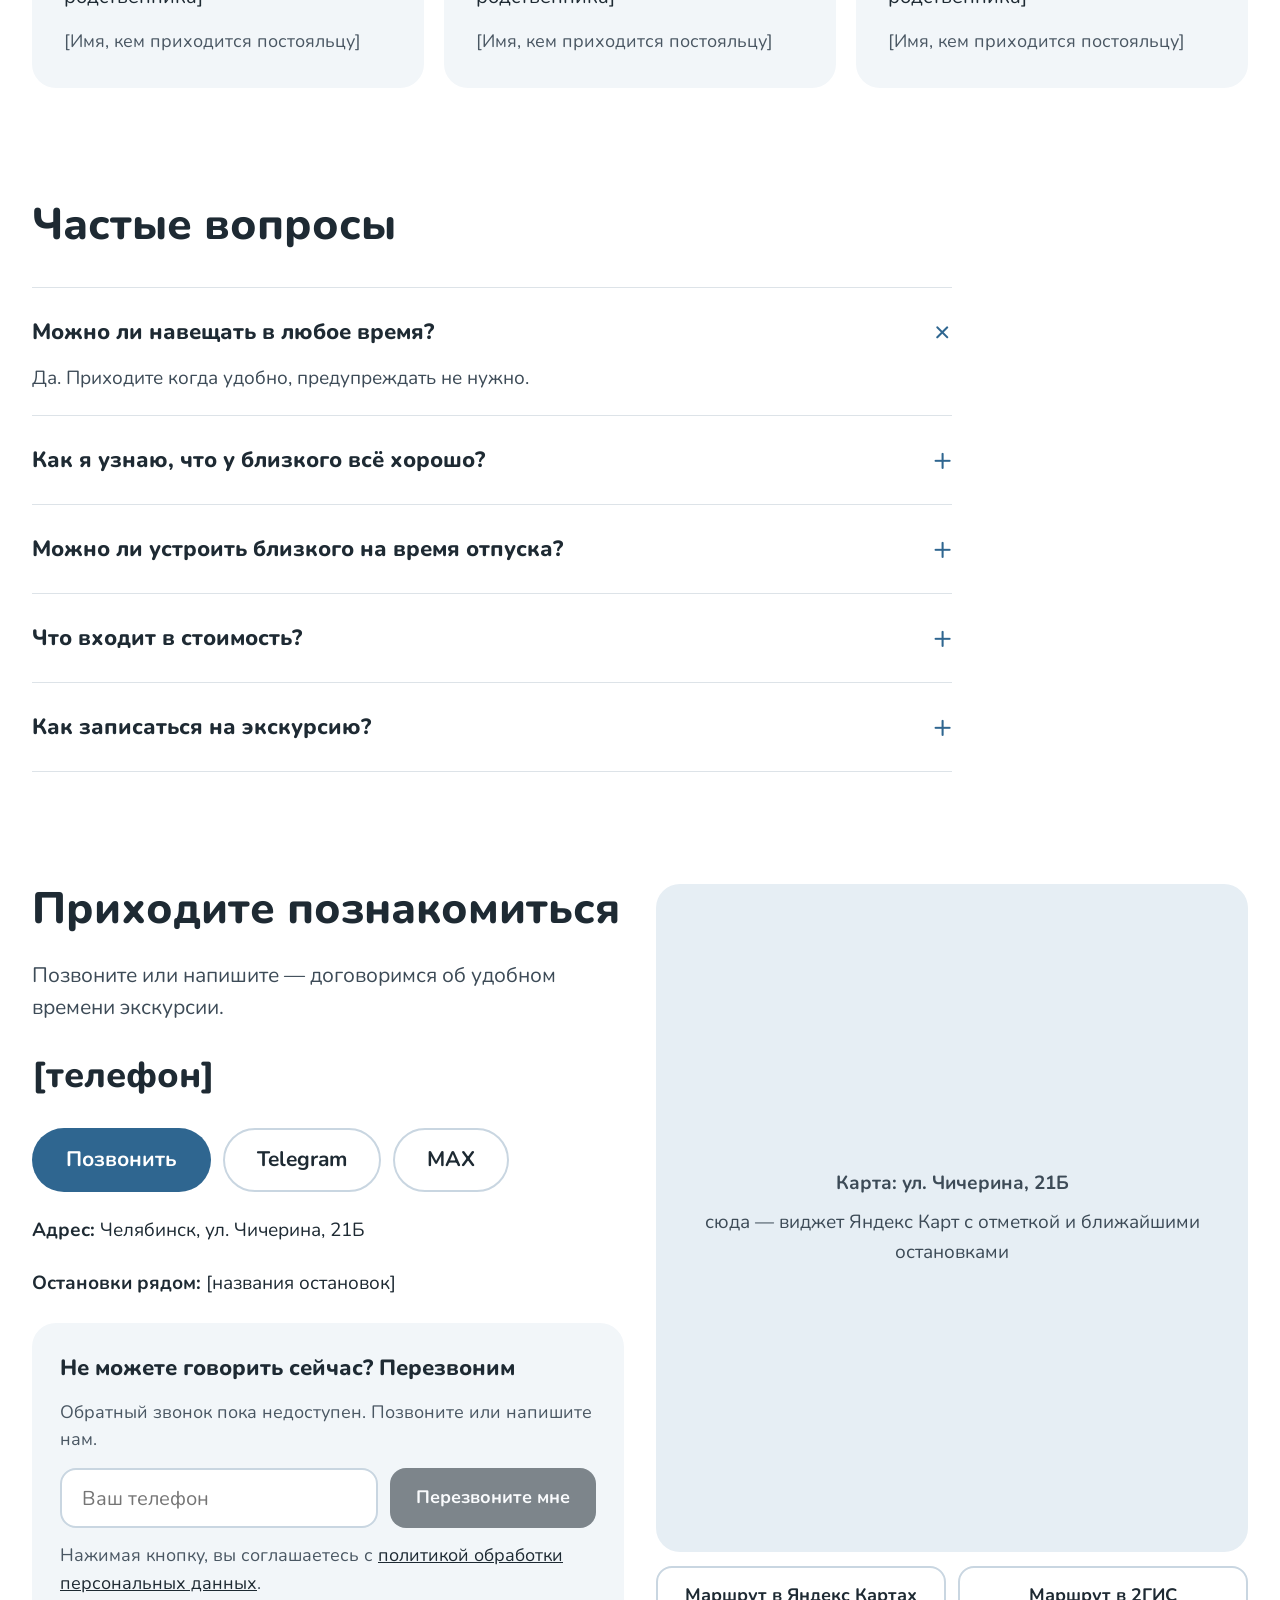
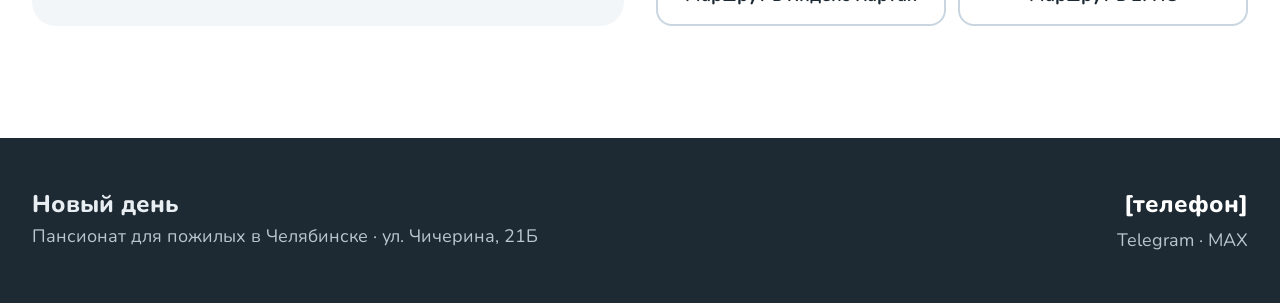
==== commit 5e78d9f2: "Добавить акцию к открытию в выбранную концепцию Главная ссылка ведёт на концепцию 1. В блоке цен ука" ====
--- a/concept-1/index.html
+++ b/concept-1/index.html
@@ -132,6 +132,18 @@
         </div>
         <a class="btn btn--primary btn--lg" href="tel:+70000000000">Позвонить и уточнить</a>
       </div>
+      <section class="opening-offer" aria-labelledby="offer-h">
+        <div class="opening-offer__intro">
+          <h3 id="offer-h">Акция к открытию</h3>
+          <p>При оплате проживания сразу за 1, 2 или 3 месяца — дополнительные дни бесплатно.</p>
+        </div>
+        <ul class="opening-offer__options">
+          <li><span>При оплате за 1 месяц</span><strong>3 дня бесплатно</strong></li>
+          <li><span>При оплате за 2 месяца</span><strong>5 дней бесплатно</strong></li>
+          <li><span>При оплате за 3 месяца</span><strong>7 дней бесплатно</strong></li>
+        </ul>
+        <p class="opening-offer__note">Подробности акции уточняйте по телефону.</p>
+      </section>
     </div>
   </section>
 
--- a/concept-1/styles.css
+++ b/concept-1/styles.css
@@ -111,6 +111,14 @@
 .included h3 { font-size: 24px; margin-bottom: 14px; }
 .included p { color: var(--text); }
 .included .note { margin-top: 12px; color: var(--muted); font-size: 18px; }
+.opening-offer { margin-top: 20px; padding: 36px; border: 1px solid var(--border); border-radius: 28px; background: #E6EFF6; }
+.opening-offer__intro h3 { font-size: 30px; line-height: 1.2; }
+.opening-offer__intro p { margin-top: 10px; color: var(--text); }
+.opening-offer__options { display: grid; grid-template-columns: repeat(3, minmax(0, 1fr)); gap: 16px; margin: 24px 0 0; padding: 0; list-style: none; }
+.opening-offer__options li { display: flex; flex-direction: column; gap: 6px; padding: 20px 24px; border-radius: 16px; background: var(--bg); }
+.opening-offer__options span { color: var(--text); }
+.opening-offer__options strong { color: var(--accent); font-size: 24px; line-height: 1.3; }
+.opening-offer__note { margin-top: 20px; color: var(--text); font-size: 18px; }
 
 /* Шаги */
 .steps { margin: 0; padding: 0; list-style: none; display: grid; grid-template-columns: repeat(auto-fit, minmax(280px, 1fr)); gap: 20px; }
@@ -174,7 +182,8 @@
   .hero__actions .btn { width: 100%; }
   .services, .reviews { grid-template-columns: 1fr; }
   .gallery figure.is-big { grid-row: span 1; }
-  .tariff, .included { padding: 24px; }
+  .tariff, .included, .opening-offer { padding: 24px; }
+  .opening-offer__options { grid-template-columns: 1fr; }
   .included > .btn { width: 100%; padding-inline: 16px; }
   .callback { padding: 24px; }
   .callback__row .btn { width: 100%; }
